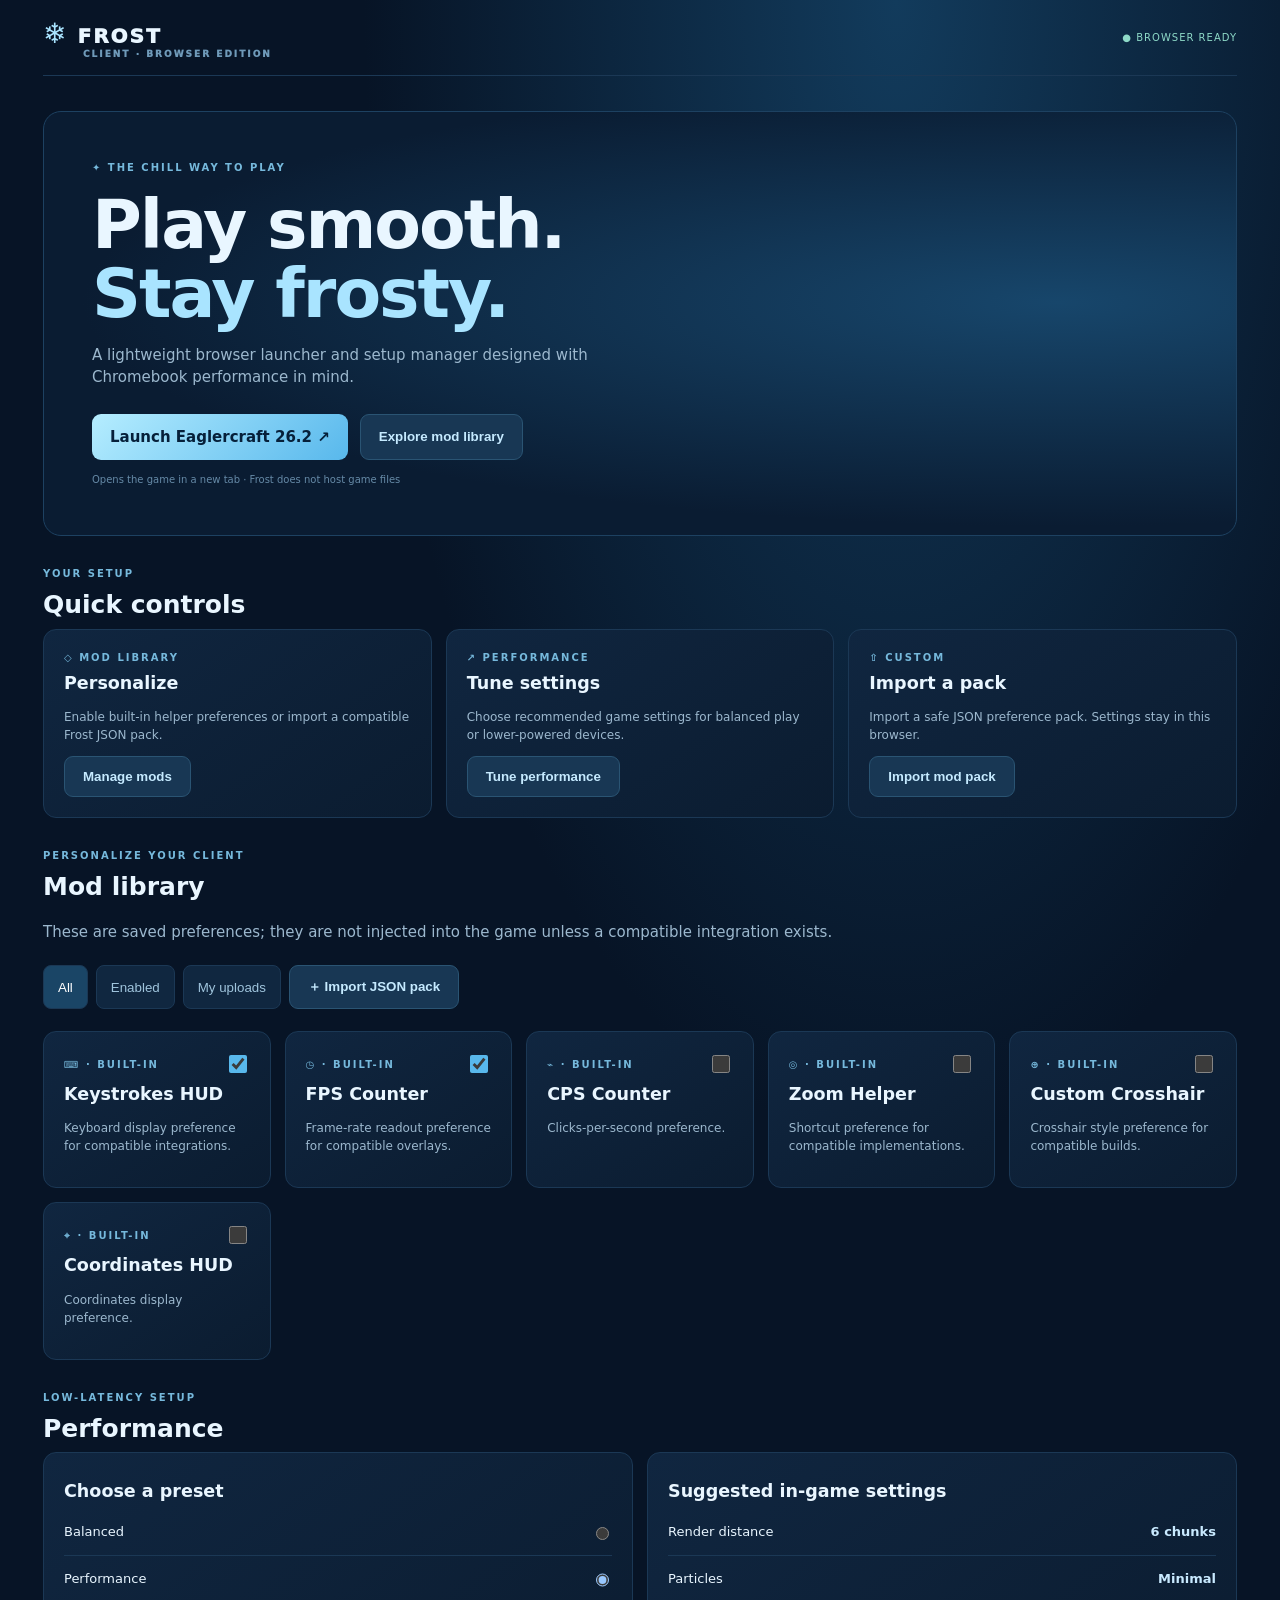
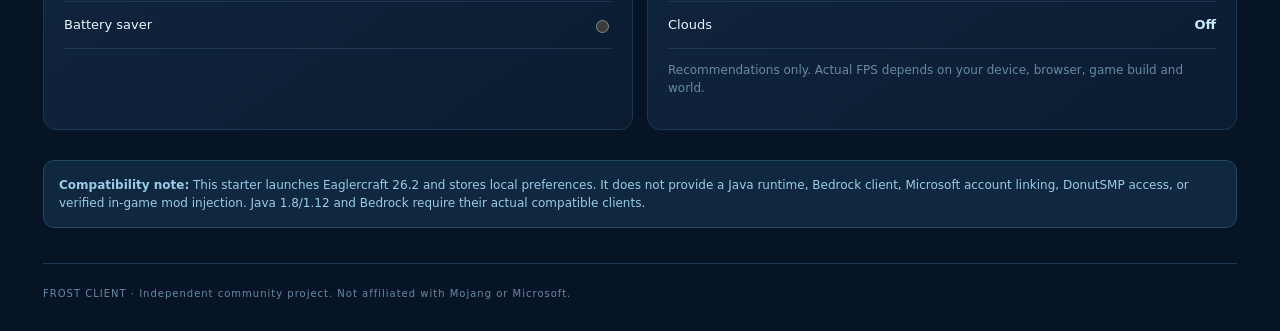
==== index.html @ 91819876 "Add Frost Client browser launcher" ====
<!doctype html>
<html lang="en"><head><meta charset="utf-8"><meta name="viewport" content="width=device-width,initial-scale=1"><meta name="theme-color" content="#071426"><meta name="description" content="Frost Client — a lightweight Eaglercraft browser launcher and preference manager."><link rel="manifest" href="./manifest.webmanifest"><title>Frost Client</title><style>
:root{color-scheme:dark;--bg:#071426;--panel:#0d2036;--line:#1b3855;--ice:#a9e4ff;--blue:#56b8ed;--text:#e9f6ff;--muted:#8daac2}*{box-sizing:border-box}body{margin:0;background:radial-gradient(ellipse at 70% 0,#123b5c 0,transparent 42%),var(--bg);color:var(--text);font:15px/1.5 system-ui,Segoe UI,sans-serif}.shell{max-width:1250px;margin:auto;padding:0 28px}.top{height:76px;display:flex;align-items:center;justify-content:space-between;border-bottom:1px solid var(--line)}.brand{font-weight:950;letter-spacing:2px;font-size:20px}.brand b{color:var(--ice);font-size:28px;margin-right:9px}.brand small{display:block;color:#6f9ab9;font-size:9px;letter-spacing:2px;margin-left:40px;margin-top:-7px}.pill,.tag{font-size:10px;letter-spacing:1px;color:#8edac8}.hero{margin:35px 0 28px;border:1px solid #1d4161;border-radius:18px;padding:48px;background:radial-gradient(ellipse at 85% 45%,#17466b,#0a1c32 68%);position:relative;overflow:hidden}.eyebrow{font-size:10px;letter-spacing:2px;color:#76b9dc;font-weight:800}.hero h1{font-size:clamp(42px,6vw,68px);line-height:1.02;letter-spacing:-2px;margin:15px 0}.hero h1 em{font-style:normal;color:var(--ice)}p{color:#9cb8ce}.hero p{max-width:520px}.actions{display:flex;gap:12px;flex-wrap:wrap;margin-top:25px}.btn{border:1px solid #2a5473;border-radius:9px;padding:12px 18px;background:#183754;color:#c5eaff;font-weight:800;text-decoration:none;cursor:pointer}.primary{background:linear-gradient(135deg,#b5edff,#58b8ec);color:#06203a;border:0}.fine{font-size:10px;color:#668aa7;margin-top:12px}.tabs{display:flex;gap:8px;flex-wrap:wrap;margin:22px 0}.tab{background:#102740;border:1px solid var(--line);color:#9fc4dc;padding:9px 14px;border-radius:8px;cursor:pointer}.tab.active{background:#1a4566;color:white}.grid{display:grid;grid-template-columns:repeat(auto-fit,minmax(220px,1fr));gap:14px}.card{background:linear-gradient(145deg,#102640,#0b1c30);border:1px solid var(--line);border-radius:13px;padding:20px}.card h3{margin:5px 0}.card p{font-size:12px;min-height:36px}.row{display:flex;justify-content:space-between;align-items:center;gap:12px}.switch{accent-color:#58b8ec;width:18px;height:18px}.section{margin:30px 0}.section h2{font-size:25px;margin:5px 0}.notice{margin:22px 0;padding:15px;background:#102740;border:1px solid #214967;border-radius:11px;color:#9acbe8;font-size:12px}.setting{padding:13px 0;border-bottom:1px solid var(--line);display:flex;justify-content:space-between;gap:12px;font-size:13px}.setting b{color:#c9eaff}.hidden{display:none!important}footer{border-top:1px solid var(--line);padding:22px 0 30px;margin-top:35px;color:#688aa5;font-size:10px;letter-spacing:1px}input[type=file]{display:none}@media(max-width:600px){.shell{padding:0 15px}.hero{padding:28px 22px}.hero:after{content:"❄";position:absolute;right:8px;bottom:5px;font-size:120px;color:#8ddcff22}.top{height:64px}.pill{font-size:8px}}
</style></head><body><div class="shell"><header class="top"><div class="brand"><b>❄</b>FROST<small>CLIENT · BROWSER EDITION</small></div><span class="pill">● BROWSER READY</span></header>
<main><section class="hero"><div class="eyebrow">✦ THE CHILL WAY TO PLAY</div><h1>Play smooth.<br><em>Stay frosty.</em></h1><p>A lightweight browser launcher and setup manager designed with Chromebook performance in mind.</p><div class="actions"><a class="btn primary" href="https://eaglercraft.com/play?version=26.2" target="_blank" rel="noopener">Launch Eaglercraft 26.2 ↗</a><button class="btn" id="modsJump">Explore mod library</button></div><div class="fine">Opens the game in a new tab · Frost does not host game files</div></section>
<section class="section"><div class="eyebrow">YOUR SETUP</div><h2>Quick controls</h2><div class="grid"><article class="card"><div class="eyebrow">◇ MOD LIBRARY</div><h3>Personalize</h3><p>Enable built-in helper preferences or import a compatible Frost JSON pack.</p><button class="btn" data-scroll="mods">Manage mods</button></article><article class="card"><div class="eyebrow">↗ PERFORMANCE</div><h3>Tune settings</h3><p>Choose recommended game settings for balanced play or lower-powered devices.</p><button class="btn" data-scroll="performance">Tune performance</button></article><article class="card"><div class="eyebrow">⇧ CUSTOM</div><h3>Import a pack</h3><p>Import a safe JSON preference pack. Settings stay in this browser.</p><button class="btn" id="importJump">Import mod pack</button></article></div></section>
<section class="section" id="mods"><div class="eyebrow">PERSONALIZE YOUR CLIENT</div><h2>Mod library</h2><p>These are saved preferences; they are not injected into the game unless a compatible integration exists.</p><div class="tabs"><button class="tab active" data-filter="all">All</button><button class="tab" data-filter="enabled">Enabled</button><button class="tab" data-filter="custom">My uploads</button><button class="btn" id="upload">＋ Import JSON pack</button></div><div class="grid" id="modGrid"></div><input id="file" type="file" accept=".json,application/json"></section>
<section class="section" id="performance"><div class="eyebrow">LOW-LATENCY SETUP</div><h2>Performance</h2><div class="grid"><article class="card"><h3>Choose a preset</h3><label class="setting"><span>Balanced</span><input type="radio" name="preset" value="balanced"></label><label class="setting"><span>Performance</span><input type="radio" name="preset" value="performance" checked></label><label class="setting"><span>Battery saver</span><input type="radio" name="preset" value="battery"></label></article><article class="card"><h3>Suggested in-game settings</h3><div class="setting"><span>Render distance</span><b id="distance">6 chunks</b></div><div class="setting"><span>Particles</span><b id="particles">Minimal</b></div><div class="setting"><span>Clouds</span><b id="clouds">Off</b></div><p class="fine">Recommendations only. Actual FPS depends on your device, browser, game build and world.</p></article></div></section>
<div class="notice"><b>Compatibility note:</b> This starter launches Eaglercraft 26.2 and stores local preferences. It does not provide a Java runtime, Bedrock client, Microsoft account linking, DonutSMP access, or verified in-game mod injection. Java 1.8/1.12 and Bedrock require their actual compatible clients.</div></main><footer>FROST CLIENT · Independent community project. Not affiliated with Mojang or Microsoft.</footer></div>
<script>
const base=[["keystrokes","⌨","Keystrokes HUD","Keyboard display preference for compatible integrations.",true],["fps","◷","FPS Counter","Frame-rate readout preference for compatible overlays.",true],["cps","⌁","CPS Counter","Clicks-per-second preference.",false],["zoom","◎","Zoom Helper","Shortcut preference for compatible implementations.",false],["crosshair","⊕","Custom Crosshair","Crosshair style preference for compatible builds.",false],["coordinates","⌖","Coordinates HUD","Coordinates display preference.",false]];
let mods=JSON.parse(localStorage.getItem("frostMods")||"null")||base.map(([id,icon,name,desc,enabled])=>({id,icon,name,desc,enabled,kind:"builtin"}));let filter="all";
const esc=s=>String(s).replace(/[&<>"']/g,c=>({"&":"&amp;","<":"&lt;",">":"&gt;",'"':"&quot;","'":"&#39;"}[c]));
function render(){let list=mods.filter(m=>filter==="all"||(filter==="enabled"&&m.enabled)||(filter==="custom"&&m.kind==="custom"));document.querySelector("#modGrid").innerHTML=list.map(m=>'<article class="card"><div class="row"><span class="eyebrow">'+esc(m.icon||"◇")+' · '+(m.kind==="custom"?"CUSTOM":"BUILT-IN")+'</span><input class="switch" type="checkbox" data-id="'+esc(m.id)+'" '+(m.enabled?"checked":"")+' aria-label="Enable '+esc(m.name)+'"></div><h3>'+esc(m.name)+'</h3><p>'+esc(m.desc)+'</p>'+(m.kind==="custom"?'<button class="btn" data-remove="'+esc(m.id)+'">Remove</button>':"")+'</article>').join("")||'<p>No items in this filter.</p>';document.querySelectorAll("[data-id]").forEach(x=>x.onchange=()=>{let m=mods.find(m=>m.id===x.dataset.id);m.enabled=x.checked;save()});document.querySelectorAll("[data-remove]").forEach(x=>x.onclick=()=>{mods=mods.filter(m=>m.id!==x.dataset.remove);save()})}
function save(){localStorage.setItem("frostMods",JSON.stringify(mods));render()}
document.querySelectorAll("[data-filter]").forEach(x=>x.onclick=()=>{filter=x.dataset.filter;document.querySelectorAll("[data-filter]").forEach(b=>b.classList.toggle("active",b===x));render()});
document.querySelectorAll("[data-scroll]").forEach(x=>x.onclick=()=>document.getElementById(x.dataset.scroll).scrollIntoView({behavior:"smooth"}));
document.querySelector("#modsJump").onclick=()=>document.querySelector("#mods").scrollIntoView({behavior:"smooth"});
const file=document.querySelector("#file");document.querySelector("#upload").onclick=()=>file.click();document.querySelector("#importJump").onclick=()=>{document.querySelector("#mods").scrollIntoView({behavior:"smooth"});file.click()};
file.onchange=async()=>{try{let f=file.files[0];if(!f)return;if(f.size>100000)throw Error("Pack must be under 100 KB");let data=JSON.parse(await f.text()),items=Array.isArray(data.mods)?data.mods:[data];if(!items.length||items.length>30)throw Error("Pack must contain 1–30 entries");items.forEach((m,i)=>{if(!m.name||typeof m.name!=="string"||m.name.length>40)throw Error("Each item needs a name under 40 characters");mods.push({id:"custom-"+Date.now()+"-"+i,name:m.name,icon:String(m.icon||"◇").slice(0,4),desc:String(m.description||"Imported preference pack").slice(0,150),enabled:false,kind:"custom"})});save();alert("Imported locally.")}catch(e){alert("Could not import: "+e.message)}file.value=""};
const presets={balanced:["10 chunks","Decreased","Fast"],performance:["6 chunks","Minimal","Off"],battery:["4 chunks","Minimal","Off"]};document.querySelectorAll('[name="preset"]').forEach(x=>x.onchange=()=>{let v=presets[x.value];["distance","particles","clouds"].forEach((id,i)=>document.getElementById(id).textContent=v[i]);localStorage.setItem("frostPreset",x.value)});let selected=localStorage.getItem("frostPreset")||"performance";let radio=document.querySelector('[name="preset"][value="'+selected+'"]');if(radio){radio.checked=true;radio.dispatchEvent(new Event("change"))}render();if("serviceWorker"in navigator&&location.protocol.startsWith("http"))navigator.serviceWorker.register("./sw.js").catch(()=>{});
</script></body></html>
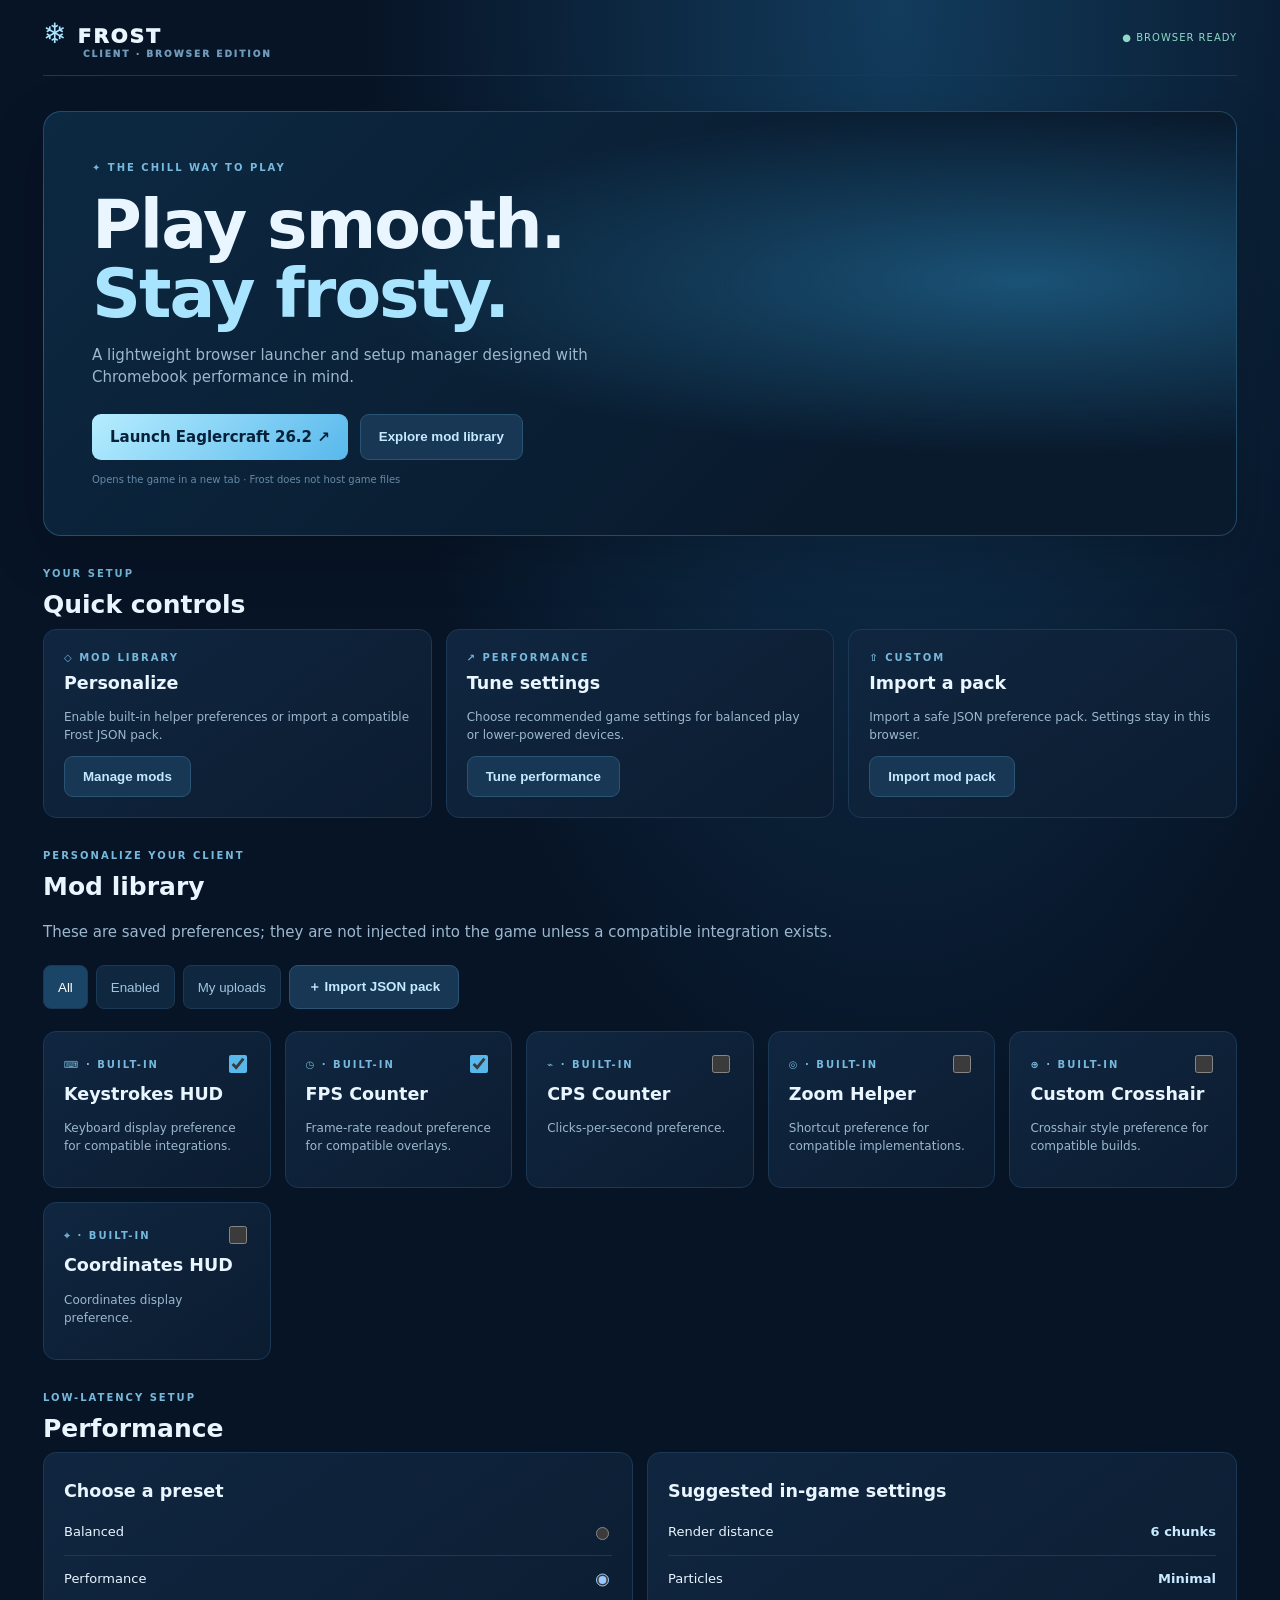
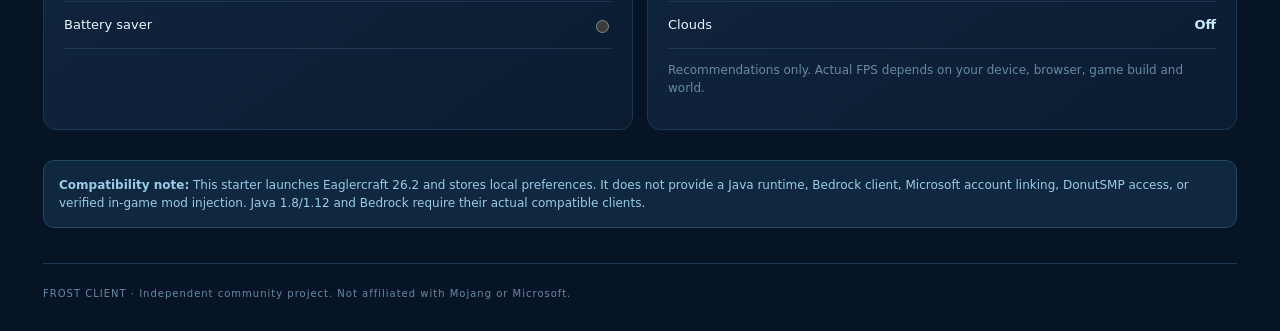
==== commit e2b30d28: "Integrate Frost HUD studio and snow UI" ====
--- a/index.html
+++ b/index.html
@@ -1,7 +1,7 @@
 <!doctype html>
 <html lang="en"><head><meta charset="utf-8"><meta name="viewport" content="width=device-width,initial-scale=1"><meta name="theme-color" content="#071426"><meta name="description" content="Frost Client — a lightweight Eaglercraft browser launcher and preference manager."><link rel="manifest" href="./manifest.webmanifest"><title>Frost Client</title><style>
 :root{color-scheme:dark;--bg:#071426;--panel:#0d2036;--line:#1b3855;--ice:#a9e4ff;--blue:#56b8ed;--text:#e9f6ff;--muted:#8daac2}*{box-sizing:border-box}body{margin:0;background:radial-gradient(ellipse at 70% 0,#123b5c 0,transparent 42%),var(--bg);color:var(--text);font:15px/1.5 system-ui,Segoe UI,sans-serif}.shell{max-width:1250px;margin:auto;padding:0 28px}.top{height:76px;display:flex;align-items:center;justify-content:space-between;border-bottom:1px solid var(--line)}.brand{font-weight:950;letter-spacing:2px;font-size:20px}.brand b{color:var(--ice);font-size:28px;margin-right:9px}.brand small{display:block;color:#6f9ab9;font-size:9px;letter-spacing:2px;margin-left:40px;margin-top:-7px}.pill,.tag{font-size:10px;letter-spacing:1px;color:#8edac8}.hero{margin:35px 0 28px;border:1px solid #1d4161;border-radius:18px;padding:48px;background:radial-gradient(ellipse at 85% 45%,#17466b,#0a1c32 68%);position:relative;overflow:hidden}.eyebrow{font-size:10px;letter-spacing:2px;color:#76b9dc;font-weight:800}.hero h1{font-size:clamp(42px,6vw,68px);line-height:1.02;letter-spacing:-2px;margin:15px 0}.hero h1 em{font-style:normal;color:var(--ice)}p{color:#9cb8ce}.hero p{max-width:520px}.actions{display:flex;gap:12px;flex-wrap:wrap;margin-top:25px}.btn{border:1px solid #2a5473;border-radius:9px;padding:12px 18px;background:#183754;color:#c5eaff;font-weight:800;text-decoration:none;cursor:pointer}.primary{background:linear-gradient(135deg,#b5edff,#58b8ec);color:#06203a;border:0}.fine{font-size:10px;color:#668aa7;margin-top:12px}.tabs{display:flex;gap:8px;flex-wrap:wrap;margin:22px 0}.tab{background:#102740;border:1px solid var(--line);color:#9fc4dc;padding:9px 14px;border-radius:8px;cursor:pointer}.tab.active{background:#1a4566;color:white}.grid{display:grid;grid-template-columns:repeat(auto-fit,minmax(220px,1fr));gap:14px}.card{background:linear-gradient(145deg,#102640,#0b1c30);border:1px solid var(--line);border-radius:13px;padding:20px}.card h3{margin:5px 0}.card p{font-size:12px;min-height:36px}.row{display:flex;justify-content:space-between;align-items:center;gap:12px}.switch{accent-color:#58b8ec;width:18px;height:18px}.section{margin:30px 0}.section h2{font-size:25px;margin:5px 0}.notice{margin:22px 0;padding:15px;background:#102740;border:1px solid #214967;border-radius:11px;color:#9acbe8;font-size:12px}.setting{padding:13px 0;border-bottom:1px solid var(--line);display:flex;justify-content:space-between;gap:12px;font-size:13px}.setting b{color:#c9eaff}.hidden{display:none!important}footer{border-top:1px solid var(--line);padding:22px 0 30px;margin-top:35px;color:#688aa5;font-size:10px;letter-spacing:1px}input[type=file]{display:none}@media(max-width:600px){.shell{padding:0 15px}.hero{padding:28px 22px}.hero:after{content:"❄";position:absolute;right:8px;bottom:5px;font-size:120px;color:#8ddcff22}.top{height:64px}.pill{font-size:8px}}
-</style></head><body><div class="shell"><header class="top"><div class="brand"><b>❄</b>FROST<small>CLIENT · BROWSER EDITION</small></div><span class="pill">● BROWSER READY</span></header>
+</style><link rel="stylesheet" href="./css/frost-ui.css"></head><body><div class="shell"><header class="top"><div class="brand"><b>❄</b>FROST<small>CLIENT · BROWSER EDITION</small></div><span class="pill">● BROWSER READY</span></header>
 <main><section class="hero"><div class="eyebrow">✦ THE CHILL WAY TO PLAY</div><h1>Play smooth.<br><em>Stay frosty.</em></h1><p>A lightweight browser launcher and setup manager designed with Chromebook performance in mind.</p><div class="actions"><a class="btn primary" href="https://eaglercraft.com/play?version=26.2" target="_blank" rel="noopener">Launch Eaglercraft 26.2 ↗</a><button class="btn" id="modsJump">Explore mod library</button></div><div class="fine">Opens the game in a new tab · Frost does not host game files</div></section>
 <section class="section"><div class="eyebrow">YOUR SETUP</div><h2>Quick controls</h2><div class="grid"><article class="card"><div class="eyebrow">◇ MOD LIBRARY</div><h3>Personalize</h3><p>Enable built-in helper preferences or import a compatible Frost JSON pack.</p><button class="btn" data-scroll="mods">Manage mods</button></article><article class="card"><div class="eyebrow">↗ PERFORMANCE</div><h3>Tune settings</h3><p>Choose recommended game settings for balanced play or lower-powered devices.</p><button class="btn" data-scroll="performance">Tune performance</button></article><article class="card"><div class="eyebrow">⇧ CUSTOM</div><h3>Import a pack</h3><p>Import a safe JSON preference pack. Settings stay in this browser.</p><button class="btn" id="importJump">Import mod pack</button></article></div></section>
 <section class="section" id="mods"><div class="eyebrow">PERSONALIZE YOUR CLIENT</div><h2>Mod library</h2><p>These are saved preferences; they are not injected into the game unless a compatible integration exists.</p><div class="tabs"><button class="tab active" data-filter="all">All</button><button class="tab" data-filter="enabled">Enabled</button><button class="tab" data-filter="custom">My uploads</button><button class="btn" id="upload">＋ Import JSON pack</button></div><div class="grid" id="modGrid"></div><input id="file" type="file" accept=".json,application/json"></section>
@@ -19,4 +19,4 @@
 const file=document.querySelector("#file");document.querySelector("#upload").onclick=()=>file.click();document.querySelector("#importJump").onclick=()=>{document.querySelector("#mods").scrollIntoView({behavior:"smooth"});file.click()};
 file.onchange=async()=>{try{let f=file.files[0];if(!f)return;if(f.size>100000)throw Error("Pack must be under 100 KB");let data=JSON.parse(await f.text()),items=Array.isArray(data.mods)?data.mods:[data];if(!items.length||items.length>30)throw Error("Pack must contain 1–30 entries");items.forEach((m,i)=>{if(!m.name||typeof m.name!=="string"||m.name.length>40)throw Error("Each item needs a name under 40 characters");mods.push({id:"custom-"+Date.now()+"-"+i,name:m.name,icon:String(m.icon||"◇").slice(0,4),desc:String(m.description||"Imported preference pack").slice(0,150),enabled:false,kind:"custom"})});save();alert("Imported locally.")}catch(e){alert("Could not import: "+e.message)}file.value=""};
 const presets={balanced:["10 chunks","Decreased","Fast"],performance:["6 chunks","Minimal","Off"],battery:["4 chunks","Minimal","Off"]};document.querySelectorAll('[name="preset"]').forEach(x=>x.onchange=()=>{let v=presets[x.value];["distance","particles","clouds"].forEach((id,i)=>document.getElementById(id).textContent=v[i]);localStorage.setItem("frostPreset",x.value)});let selected=localStorage.getItem("frostPreset")||"performance";let radio=document.querySelector('[name="preset"][value="'+selected+'"]');if(radio){radio.checked=true;radio.dispatchEvent(new Event("change"))}render();if("serviceWorker"in navigator&&location.protocol.startsWith("http"))navigator.serviceWorker.register("./sw.js").catch(()=>{});
-</script></body></html>+</script><script src="./js/frost-ui.js" defer></script></body></html>
--- a/css/frost-ui.css
+++ b/css/frost-ui.css
@@ -0,0 +1,32 @@
+/* Frost Client UI upgrade */
+:root{--frost-ice:#a9e4ff;--frost-glow:#63c8ff;--frost-glass:rgba(173,216,230,.12)}
+.hero{isolation:isolate;background:radial-gradient(ellipse at 82% 40%,#1a5276 0%,transparent 48%),linear-gradient(135deg,#0c2942,#091a2d 72%);border-color:#5ebce744;box-shadow:0 18px 55px #0003}
+.hero>*{position:relative;z-index:1}
+#frostSnow{position:absolute;inset:0;width:100%;height:100%;z-index:0;pointer-events:none}
+.btn,.tab{transition:transform .18s ease,background .18s ease,border-color .18s ease,box-shadow .18s ease}
+.btn:hover,.tab:hover{transform:translateY(-2px);border-color:#9de4ff;box-shadow:0 8px 24px #4dbfff20}
+.frost-launches{display:flex;flex-wrap:wrap;gap:8px;margin-top:12px}
+.frost-launches a{font-size:11px;padding:8px 11px;border-radius:8px;background:#0d2a43;border:1px solid #4e91b455;color:#bfeaff;text-decoration:none}
+.frost-launches a:hover{background:#174567}
+.frost-hud-grid{display:grid;grid-template-columns:minmax(0,1.1fr) minmax(260px,.9fr);gap:14px}
+.frost-preview{min-height:260px;position:relative;overflow:hidden;border:1px solid #36769b66;border-radius:13px;background:radial-gradient(ellipse at 50% 0,#1a4b69,#081827 75%);padding:18px}
+.frost-preview:after{content:"HUD PREVIEW · NOT CONNECTED TO GAME";position:absolute;bottom:12px;left:14px;color:#628da8;font-size:9px;letter-spacing:1.5px}
+.frost-preview-hud{position:absolute;top:18px;left:18px;display:flex;flex-direction:column;gap:7px;pointer-events:none}
+.frost-widget{padding:8px 11px;min-width:94px;border-radius:8px;border:1px solid #8edcff55;background:rgba(4,18,31,.78);box-shadow:0 5px 18px #0003;backdrop-filter:blur(8px)}
+.frost-widget small{display:block;color:#8edcff;font-size:9px;letter-spacing:1.5px;font-weight:800}
+.frost-widget strong{font-size:16px;color:#f0faff}
+.frost-keys{display:grid;grid-template-columns:repeat(3,30px);gap:4px;margin-top:3px}
+.frost-key{height:28px;display:grid;place-items:center;border:1px solid #8edcff55;border-radius:5px;background:#15344d;color:#cceeff;font-size:11px;font-weight:900}
+.frost-key.on{background:#8edcff;color:#071426;border-color:#e5f9ff}
+.frost-settings{display:flex;flex-direction:column;gap:11px}
+.frost-control{display:flex;align-items:center;justify-content:space-between;gap:12px;padding:11px 0;border-bottom:1px solid #1b3855;font-size:12px}
+.frost-control select,.frost-control input{accent-color:#65c9f5}
+.frost-control select{background:#102b43;color:#dff5ff;border:1px solid #315875;border-radius:7px;padding:7px}
+.frost-note{font-size:11px;color:#8eabc1;line-height:1.5}
+.frost-hidden{display:none!important}
+[data-frost-style="1.8"] .frost-widget{border-radius:2px;backdrop-filter:none;background:#202b37}
+[data-frost-style="1.8"] .frost-key{border-radius:2px}
+[data-frost-style="1.12"] .frost-widget{border-radius:5px;background:rgba(15,38,57,.9)}
+[data-frost-style="modern"] .frost-widget{border-radius:10px}
+@media(max-width:720px){.frost-hud-grid{grid-template-columns:1fr}.frost-preview{min-height:235px}.hero{padding:30px 22px}}
+@media(prefers-reduced-motion:reduce){.btn,.tab{transition:none}#frostSnow{display:none}}
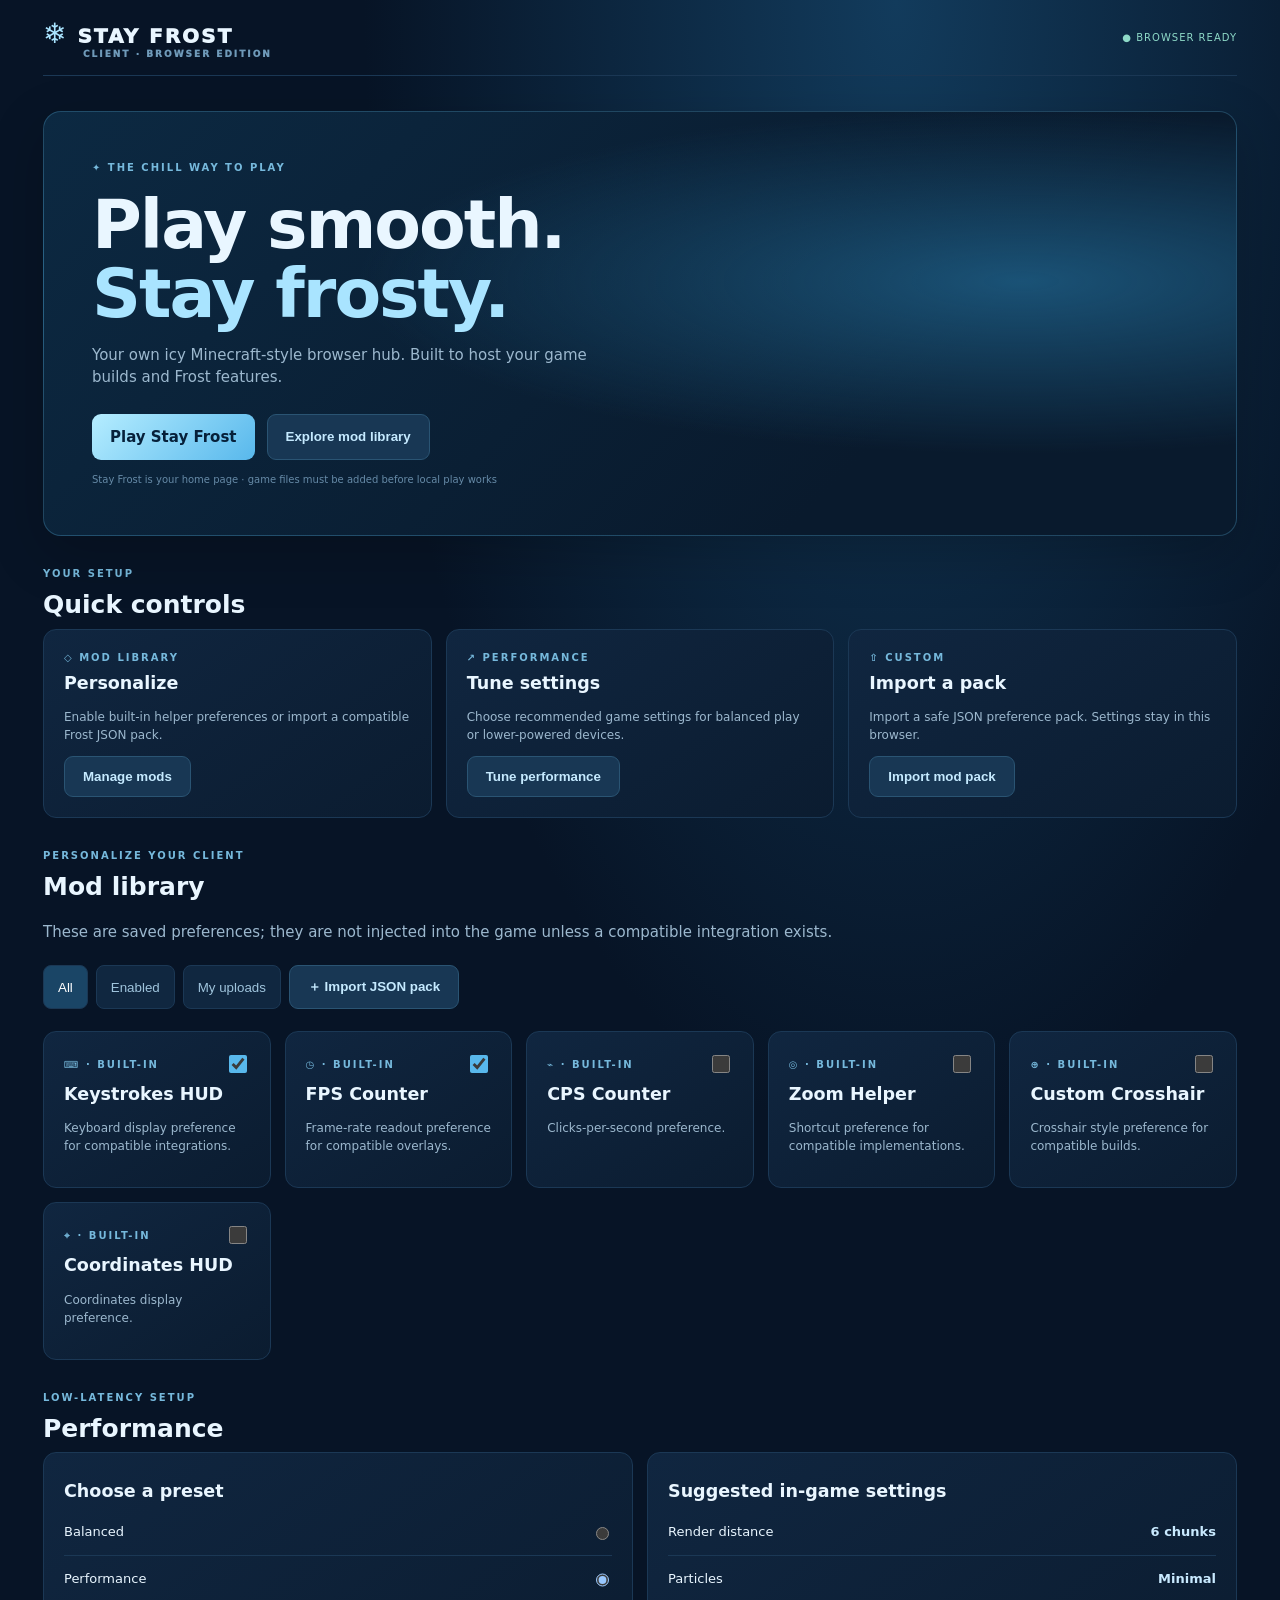
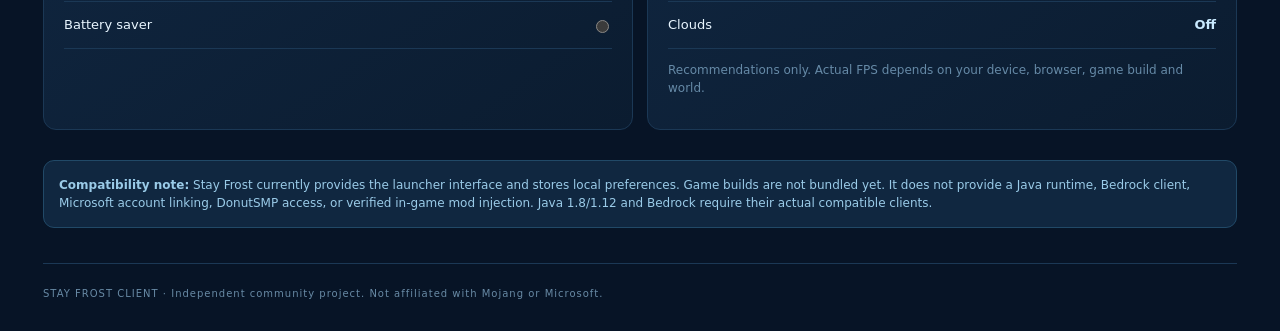
==== commit 11244cbe: "Rebrand launcher as Stay Frost and keep play navigation local" ====
--- a/index.html
+++ b/index.html
@@ -1,12 +1,12 @@
 <!doctype html>
-<html lang="en"><head><meta charset="utf-8"><meta name="viewport" content="width=device-width,initial-scale=1"><meta name="theme-color" content="#071426"><meta name="description" content="Frost Client — a lightweight Eaglercraft browser launcher and preference manager."><link rel="manifest" href="./manifest.webmanifest"><title>Frost Client</title><style>
+<html lang="en"><head><meta charset="utf-8"><meta name="viewport" content="width=device-width,initial-scale=1"><meta name="theme-color" content="#071426"><meta name="description" content="Stay Frost — a lightweight Eaglercraft browser launcher and preference manager."><link rel="manifest" href="./manifest.webmanifest"><title>Stay Frost</title><style>
 :root{color-scheme:dark;--bg:#071426;--panel:#0d2036;--line:#1b3855;--ice:#a9e4ff;--blue:#56b8ed;--text:#e9f6ff;--muted:#8daac2}*{box-sizing:border-box}body{margin:0;background:radial-gradient(ellipse at 70% 0,#123b5c 0,transparent 42%),var(--bg);color:var(--text);font:15px/1.5 system-ui,Segoe UI,sans-serif}.shell{max-width:1250px;margin:auto;padding:0 28px}.top{height:76px;display:flex;align-items:center;justify-content:space-between;border-bottom:1px solid var(--line)}.brand{font-weight:950;letter-spacing:2px;font-size:20px}.brand b{color:var(--ice);font-size:28px;margin-right:9px}.brand small{display:block;color:#6f9ab9;font-size:9px;letter-spacing:2px;margin-left:40px;margin-top:-7px}.pill,.tag{font-size:10px;letter-spacing:1px;color:#8edac8}.hero{margin:35px 0 28px;border:1px solid #1d4161;border-radius:18px;padding:48px;background:radial-gradient(ellipse at 85% 45%,#17466b,#0a1c32 68%);position:relative;overflow:hidden}.eyebrow{font-size:10px;letter-spacing:2px;color:#76b9dc;font-weight:800}.hero h1{font-size:clamp(42px,6vw,68px);line-height:1.02;letter-spacing:-2px;margin:15px 0}.hero h1 em{font-style:normal;color:var(--ice)}p{color:#9cb8ce}.hero p{max-width:520px}.actions{display:flex;gap:12px;flex-wrap:wrap;margin-top:25px}.btn{border:1px solid #2a5473;border-radius:9px;padding:12px 18px;background:#183754;color:#c5eaff;font-weight:800;text-decoration:none;cursor:pointer}.primary{background:linear-gradient(135deg,#b5edff,#58b8ec);color:#06203a;border:0}.fine{font-size:10px;color:#668aa7;margin-top:12px}.tabs{display:flex;gap:8px;flex-wrap:wrap;margin:22px 0}.tab{background:#102740;border:1px solid var(--line);color:#9fc4dc;padding:9px 14px;border-radius:8px;cursor:pointer}.tab.active{background:#1a4566;color:white}.grid{display:grid;grid-template-columns:repeat(auto-fit,minmax(220px,1fr));gap:14px}.card{background:linear-gradient(145deg,#102640,#0b1c30);border:1px solid var(--line);border-radius:13px;padding:20px}.card h3{margin:5px 0}.card p{font-size:12px;min-height:36px}.row{display:flex;justify-content:space-between;align-items:center;gap:12px}.switch{accent-color:#58b8ec;width:18px;height:18px}.section{margin:30px 0}.section h2{font-size:25px;margin:5px 0}.notice{margin:22px 0;padding:15px;background:#102740;border:1px solid #214967;border-radius:11px;color:#9acbe8;font-size:12px}.setting{padding:13px 0;border-bottom:1px solid var(--line);display:flex;justify-content:space-between;gap:12px;font-size:13px}.setting b{color:#c9eaff}.hidden{display:none!important}footer{border-top:1px solid var(--line);padding:22px 0 30px;margin-top:35px;color:#688aa5;font-size:10px;letter-spacing:1px}input[type=file]{display:none}@media(max-width:600px){.shell{padding:0 15px}.hero{padding:28px 22px}.hero:after{content:"❄";position:absolute;right:8px;bottom:5px;font-size:120px;color:#8ddcff22}.top{height:64px}.pill{font-size:8px}}
-</style><link rel="stylesheet" href="./css/frost-ui.css"></head><body><div class="shell"><header class="top"><div class="brand"><b>❄</b>FROST<small>CLIENT · BROWSER EDITION</small></div><span class="pill">● BROWSER READY</span></header>
-<main><section class="hero"><div class="eyebrow">✦ THE CHILL WAY TO PLAY</div><h1>Play smooth.<br><em>Stay frosty.</em></h1><p>A lightweight browser launcher and setup manager designed with Chromebook performance in mind.</p><div class="actions"><a class="btn primary" href="https://eaglercraft.com/play?version=26.2" target="_blank" rel="noopener">Launch Eaglercraft 26.2 ↗</a><button class="btn" id="modsJump">Explore mod library</button></div><div class="fine">Opens the game in a new tab · Frost does not host game files</div></section>
+</style><link rel="stylesheet" href="./css/frost-ui.css"></head><body><div class="shell"><header class="top"><div class="brand"><b>❄</b>STAY FROST<small>CLIENT · BROWSER EDITION</small></div><span class="pill">● BROWSER READY</span></header>
+<main><section class="hero"><div class="eyebrow">✦ THE CHILL WAY TO PLAY</div><h1>Play smooth.<br><em>Stay frosty.</em></h1><p>Your own icy Minecraft-style browser hub. Built to host your game builds and Frost features.</p><div class="actions"><a class="btn primary" href="./play.html">Play Stay Frost</a><button class="btn" id="modsJump">Explore mod library</button></div><div class="fine">Stay Frost is your home page · game files must be added before local play works</div></section>
 <section class="section"><div class="eyebrow">YOUR SETUP</div><h2>Quick controls</h2><div class="grid"><article class="card"><div class="eyebrow">◇ MOD LIBRARY</div><h3>Personalize</h3><p>Enable built-in helper preferences or import a compatible Frost JSON pack.</p><button class="btn" data-scroll="mods">Manage mods</button></article><article class="card"><div class="eyebrow">↗ PERFORMANCE</div><h3>Tune settings</h3><p>Choose recommended game settings for balanced play or lower-powered devices.</p><button class="btn" data-scroll="performance">Tune performance</button></article><article class="card"><div class="eyebrow">⇧ CUSTOM</div><h3>Import a pack</h3><p>Import a safe JSON preference pack. Settings stay in this browser.</p><button class="btn" id="importJump">Import mod pack</button></article></div></section>
 <section class="section" id="mods"><div class="eyebrow">PERSONALIZE YOUR CLIENT</div><h2>Mod library</h2><p>These are saved preferences; they are not injected into the game unless a compatible integration exists.</p><div class="tabs"><button class="tab active" data-filter="all">All</button><button class="tab" data-filter="enabled">Enabled</button><button class="tab" data-filter="custom">My uploads</button><button class="btn" id="upload">＋ Import JSON pack</button></div><div class="grid" id="modGrid"></div><input id="file" type="file" accept=".json,application/json"></section>
 <section class="section" id="performance"><div class="eyebrow">LOW-LATENCY SETUP</div><h2>Performance</h2><div class="grid"><article class="card"><h3>Choose a preset</h3><label class="setting"><span>Balanced</span><input type="radio" name="preset" value="balanced"></label><label class="setting"><span>Performance</span><input type="radio" name="preset" value="performance" checked></label><label class="setting"><span>Battery saver</span><input type="radio" name="preset" value="battery"></label></article><article class="card"><h3>Suggested in-game settings</h3><div class="setting"><span>Render distance</span><b id="distance">6 chunks</b></div><div class="setting"><span>Particles</span><b id="particles">Minimal</b></div><div class="setting"><span>Clouds</span><b id="clouds">Off</b></div><p class="fine">Recommendations only. Actual FPS depends on your device, browser, game build and world.</p></article></div></section>
-<div class="notice"><b>Compatibility note:</b> This starter launches Eaglercraft 26.2 and stores local preferences. It does not provide a Java runtime, Bedrock client, Microsoft account linking, DonutSMP access, or verified in-game mod injection. Java 1.8/1.12 and Bedrock require their actual compatible clients.</div></main><footer>FROST CLIENT · Independent community project. Not affiliated with Mojang or Microsoft.</footer></div>
+<div class="notice"><b>Compatibility note:</b> Stay Frost currently provides the launcher interface and stores local preferences. Game builds are not bundled yet. It does not provide a Java runtime, Bedrock client, Microsoft account linking, DonutSMP access, or verified in-game mod injection. Java 1.8/1.12 and Bedrock require their actual compatible clients.</div></main><footer>STAY FROST CLIENT · Independent community project. Not affiliated with Mojang or Microsoft.</footer></div>
 <script>
 const base=[["keystrokes","⌨","Keystrokes HUD","Keyboard display preference for compatible integrations.",true],["fps","◷","FPS Counter","Frame-rate readout preference for compatible overlays.",true],["cps","⌁","CPS Counter","Clicks-per-second preference.",false],["zoom","◎","Zoom Helper","Shortcut preference for compatible implementations.",false],["crosshair","⊕","Custom Crosshair","Crosshair style preference for compatible builds.",false],["coordinates","⌖","Coordinates HUD","Coordinates display preference.",false]];
 let mods=JSON.parse(localStorage.getItem("frostMods")||"null")||base.map(([id,icon,name,desc,enabled])=>({id,icon,name,desc,enabled,kind:"builtin"}));let filter="all";
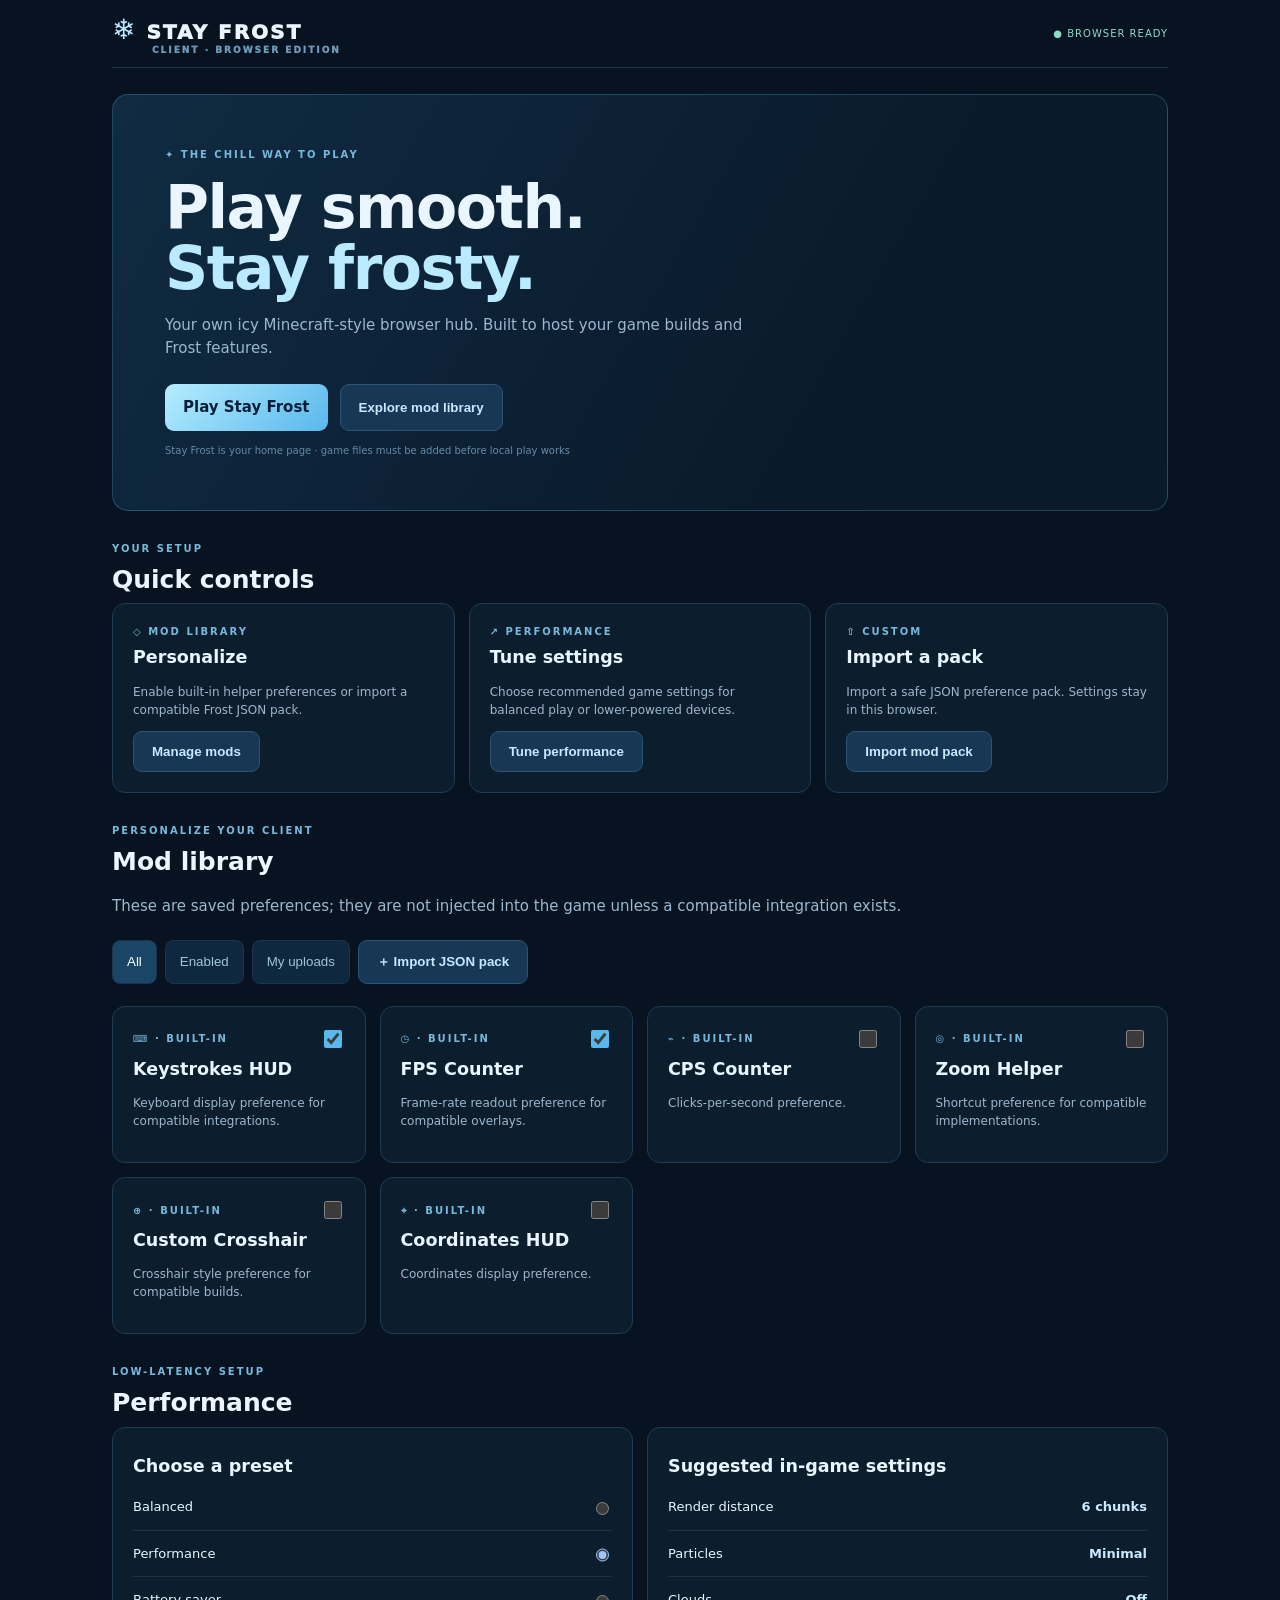
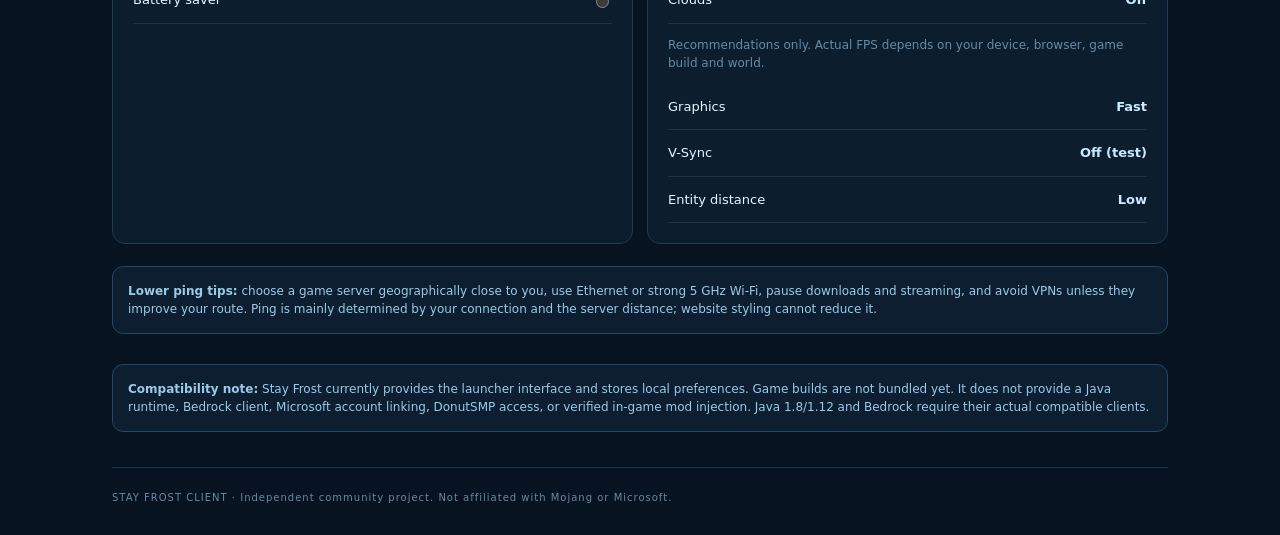
==== commit 597b70ac: "Add practical low-latency settings and connection tips" ====
--- a/index.html
+++ b/index.html
@@ -5,7 +5,7 @@
 <main><section class="hero"><div class="eyebrow">✦ THE CHILL WAY TO PLAY</div><h1>Play smooth.<br><em>Stay frosty.</em></h1><p>Your own icy Minecraft-style browser hub. Built to host your game builds and Frost features.</p><div class="actions"><a class="btn primary" href="./play.html">Play Stay Frost</a><button class="btn" id="modsJump">Explore mod library</button></div><div class="fine">Stay Frost is your home page · game files must be added before local play works</div></section>
 <section class="section"><div class="eyebrow">YOUR SETUP</div><h2>Quick controls</h2><div class="grid"><article class="card"><div class="eyebrow">◇ MOD LIBRARY</div><h3>Personalize</h3><p>Enable built-in helper preferences or import a compatible Frost JSON pack.</p><button class="btn" data-scroll="mods">Manage mods</button></article><article class="card"><div class="eyebrow">↗ PERFORMANCE</div><h3>Tune settings</h3><p>Choose recommended game settings for balanced play or lower-powered devices.</p><button class="btn" data-scroll="performance">Tune performance</button></article><article class="card"><div class="eyebrow">⇧ CUSTOM</div><h3>Import a pack</h3><p>Import a safe JSON preference pack. Settings stay in this browser.</p><button class="btn" id="importJump">Import mod pack</button></article></div></section>
 <section class="section" id="mods"><div class="eyebrow">PERSONALIZE YOUR CLIENT</div><h2>Mod library</h2><p>These are saved preferences; they are not injected into the game unless a compatible integration exists.</p><div class="tabs"><button class="tab active" data-filter="all">All</button><button class="tab" data-filter="enabled">Enabled</button><button class="tab" data-filter="custom">My uploads</button><button class="btn" id="upload">＋ Import JSON pack</button></div><div class="grid" id="modGrid"></div><input id="file" type="file" accept=".json,application/json"></section>
-<section class="section" id="performance"><div class="eyebrow">LOW-LATENCY SETUP</div><h2>Performance</h2><div class="grid"><article class="card"><h3>Choose a preset</h3><label class="setting"><span>Balanced</span><input type="radio" name="preset" value="balanced"></label><label class="setting"><span>Performance</span><input type="radio" name="preset" value="performance" checked></label><label class="setting"><span>Battery saver</span><input type="radio" name="preset" value="battery"></label></article><article class="card"><h3>Suggested in-game settings</h3><div class="setting"><span>Render distance</span><b id="distance">6 chunks</b></div><div class="setting"><span>Particles</span><b id="particles">Minimal</b></div><div class="setting"><span>Clouds</span><b id="clouds">Off</b></div><p class="fine">Recommendations only. Actual FPS depends on your device, browser, game build and world.</p></article></div></section>
+<section class="section" id="performance"><div class="eyebrow">LOW-LATENCY SETUP</div><h2>Performance</h2><div class="grid"><article class="card"><h3>Choose a preset</h3><label class="setting"><span>Balanced</span><input type="radio" name="preset" value="balanced"></label><label class="setting"><span>Performance</span><input type="radio" name="preset" value="performance" checked></label><label class="setting"><span>Battery saver</span><input type="radio" name="preset" value="battery"></label></article><article class="card"><h3>Suggested in-game settings</h3><div class="setting"><span>Render distance</span><b id="distance">6 chunks</b></div><div class="setting"><span>Particles</span><b id="particles">Minimal</b></div><div class="setting"><span>Clouds</span><b id="clouds">Off</b></div><p class="fine">Recommendations only. Actual FPS depends on your device, browser, game build and world.</p><div class="setting"><span>Graphics</span><b>Fast</b></div><div class="setting"><span>V-Sync</span><b>Off (test)</b></div><div class="setting"><span>Entity distance</span><b>Low</b></div></article></div><div class="notice"><b>Lower ping tips:</b> choose a game server geographically close to you, use Ethernet or strong 5 GHz Wi-Fi, pause downloads and streaming, and avoid VPNs unless they improve your route. Ping is mainly determined by your connection and the server distance; website styling cannot reduce it.</div></section>
 <div class="notice"><b>Compatibility note:</b> Stay Frost currently provides the launcher interface and stores local preferences. Game builds are not bundled yet. It does not provide a Java runtime, Bedrock client, Microsoft account linking, DonutSMP access, or verified in-game mod injection. Java 1.8/1.12 and Bedrock require their actual compatible clients.</div></main><footer>STAY FROST CLIENT · Independent community project. Not affiliated with Mojang or Microsoft.</footer></div>
 <script>
 const base=[["keystrokes","⌨","Keystrokes HUD","Keyboard display preference for compatible integrations.",true],["fps","◷","FPS Counter","Frame-rate readout preference for compatible overlays.",true],["cps","⌁","CPS Counter","Clicks-per-second preference.",false],["zoom","◎","Zoom Helper","Shortcut preference for compatible implementations.",false],["crosshair","⊕","Custom Crosshair","Crosshair style preference for compatible builds.",false],["coordinates","⌖","Coordinates HUD","Coordinates display preference.",false]];
--- a/css/frost-ui.css
+++ b/css/frost-ui.css
@@ -30,3 +30,24 @@
 [data-frost-style="modern"] .frost-widget{border-radius:10px}
 @media(max-width:720px){.frost-hud-grid{grid-template-columns:1fr}.frost-preview{min-height:235px}.hero{padding:30px 22px}}
 @media(prefers-reduced-motion:reduce){.btn,.tab{transition:none}#frostSnow{display:none}}
+
+
+/* Stay Frost: clean, low-overhead layout */
+:root{--bg:#071321;--panel:#0d1d2e;--line:#1c3449;--ice:#b9eaff;--muted:#91a9bd}
+html{scroll-behavior:smooth}
+body{background:#071321}
+.shell{max-width:1120px;padding-inline:clamp(16px,3vw,32px)}
+.top{height:68px}
+.hero{margin:26px 0 24px;padding:clamp(26px,5vw,52px);border-radius:16px;background:linear-gradient(120deg,#102b42,#0a1a2b 70%);box-shadow:none}
+.hero h1{font-size:clamp(38px,5.5vw,60px);letter-spacing:-1.5px}
+.hero p{max-width:580px}
+.card{background:#0c1d2e;border-color:#203b52;box-shadow:none}
+.btn,.tab{box-shadow:none;transition:background-color .12s ease,border-color .12s ease}
+.btn:hover,.tab:hover{transform:none;box-shadow:none}
+.frost-widget{backdrop-filter:none;box-shadow:none}
+.frost-preview{background:#0a1a2a}
+#frostSnow{display:none}
+.frost-launches a{background:#0e263a;border-color:#25435b}
+.notice{background:#0c1e30}
+:focus-visible{outline:2px solid #9de3ff;outline-offset:3px}
+@media(prefers-reduced-motion:reduce){html{scroll-behavior:auto}*{animation:none!important;transition:none!important}}
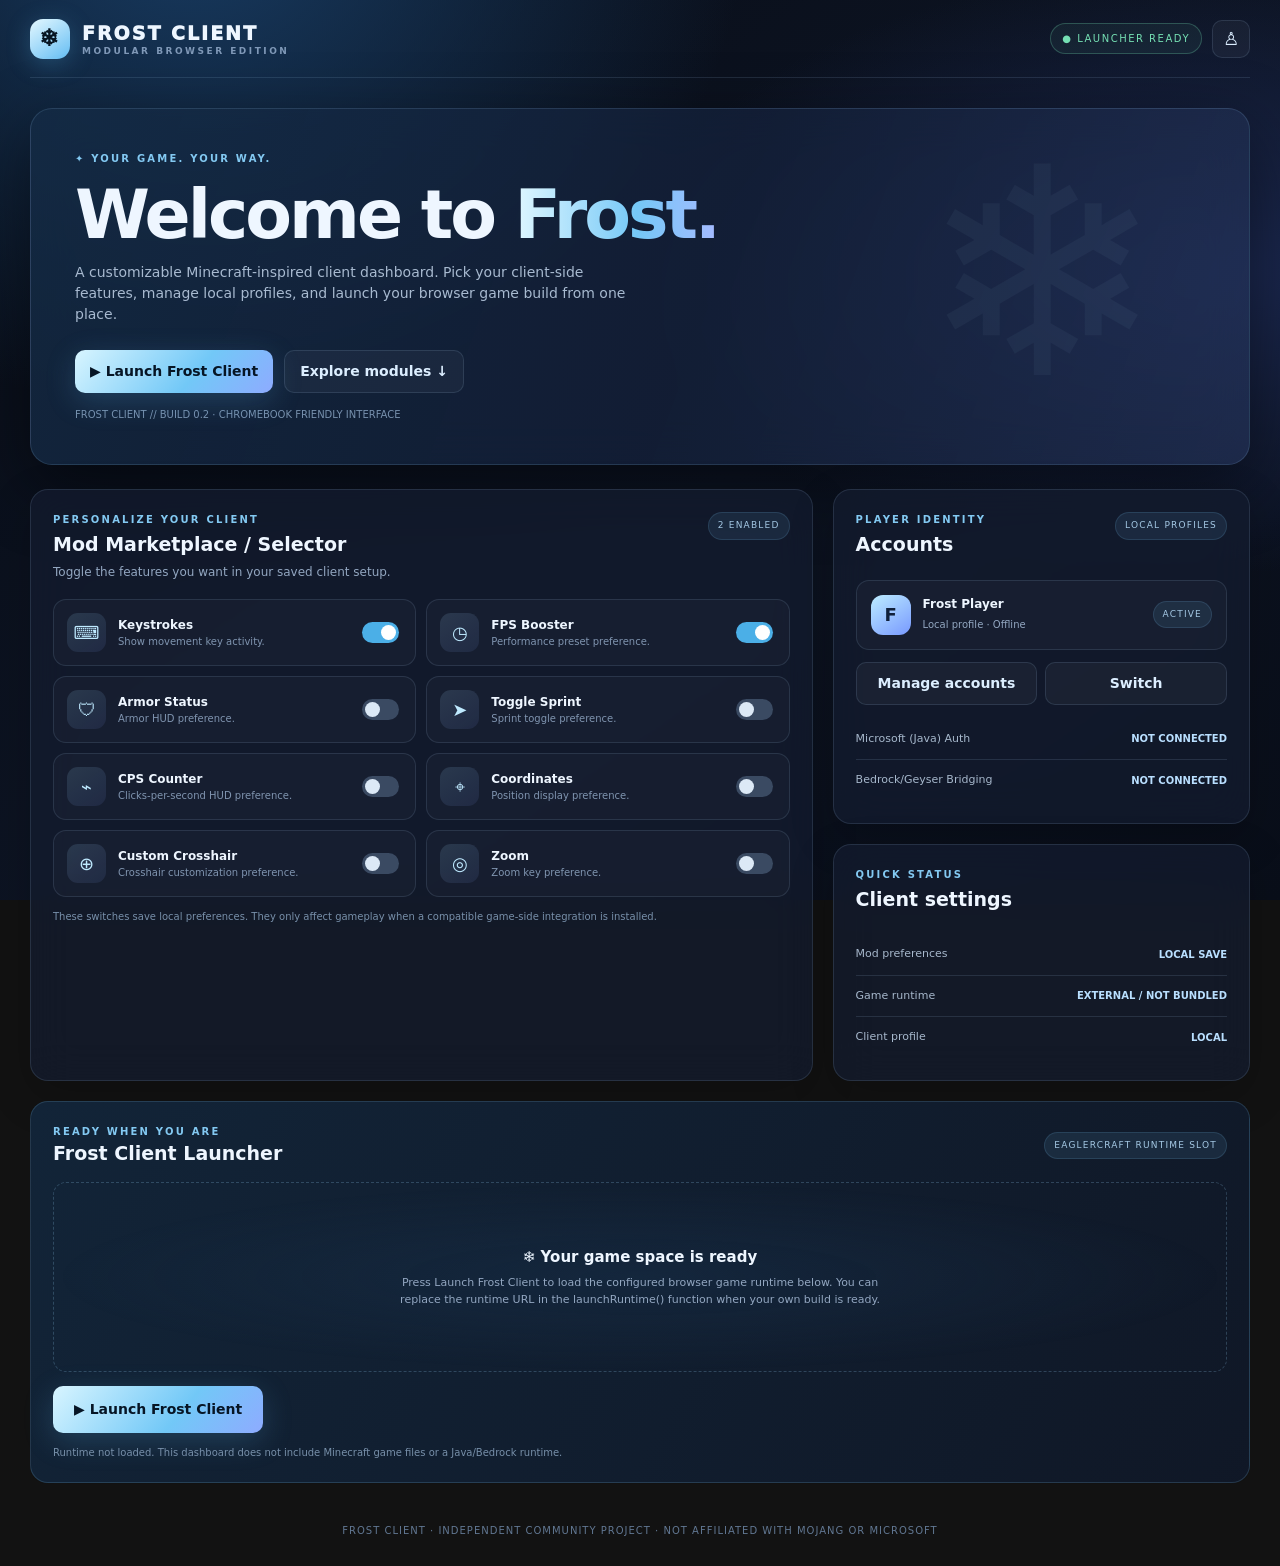
==== commit 7592ebe1: "Redesign Frost Client dashboard with glass UI, mod selector, profiles and runtime panel" ====
--- a/index.html
+++ b/index.html
@@ -1,22 +1,133 @@
 <!doctype html>
-<html lang="en"><head><meta charset="utf-8"><meta name="viewport" content="width=device-width,initial-scale=1"><meta name="theme-color" content="#071426"><meta name="description" content="Stay Frost — a lightweight Eaglercraft browser launcher and preference manager."><link rel="manifest" href="./manifest.webmanifest"><title>Stay Frost</title><style>
-:root{color-scheme:dark;--bg:#071426;--panel:#0d2036;--line:#1b3855;--ice:#a9e4ff;--blue:#56b8ed;--text:#e9f6ff;--muted:#8daac2}*{box-sizing:border-box}body{margin:0;background:radial-gradient(ellipse at 70% 0,#123b5c 0,transparent 42%),var(--bg);color:var(--text);font:15px/1.5 system-ui,Segoe UI,sans-serif}.shell{max-width:1250px;margin:auto;padding:0 28px}.top{height:76px;display:flex;align-items:center;justify-content:space-between;border-bottom:1px solid var(--line)}.brand{font-weight:950;letter-spacing:2px;font-size:20px}.brand b{color:var(--ice);font-size:28px;margin-right:9px}.brand small{display:block;color:#6f9ab9;font-size:9px;letter-spacing:2px;margin-left:40px;margin-top:-7px}.pill,.tag{font-size:10px;letter-spacing:1px;color:#8edac8}.hero{margin:35px 0 28px;border:1px solid #1d4161;border-radius:18px;padding:48px;background:radial-gradient(ellipse at 85% 45%,#17466b,#0a1c32 68%);position:relative;overflow:hidden}.eyebrow{font-size:10px;letter-spacing:2px;color:#76b9dc;font-weight:800}.hero h1{font-size:clamp(42px,6vw,68px);line-height:1.02;letter-spacing:-2px;margin:15px 0}.hero h1 em{font-style:normal;color:var(--ice)}p{color:#9cb8ce}.hero p{max-width:520px}.actions{display:flex;gap:12px;flex-wrap:wrap;margin-top:25px}.btn{border:1px solid #2a5473;border-radius:9px;padding:12px 18px;background:#183754;color:#c5eaff;font-weight:800;text-decoration:none;cursor:pointer}.primary{background:linear-gradient(135deg,#b5edff,#58b8ec);color:#06203a;border:0}.fine{font-size:10px;color:#668aa7;margin-top:12px}.tabs{display:flex;gap:8px;flex-wrap:wrap;margin:22px 0}.tab{background:#102740;border:1px solid var(--line);color:#9fc4dc;padding:9px 14px;border-radius:8px;cursor:pointer}.tab.active{background:#1a4566;color:white}.grid{display:grid;grid-template-columns:repeat(auto-fit,minmax(220px,1fr));gap:14px}.card{background:linear-gradient(145deg,#102640,#0b1c30);border:1px solid var(--line);border-radius:13px;padding:20px}.card h3{margin:5px 0}.card p{font-size:12px;min-height:36px}.row{display:flex;justify-content:space-between;align-items:center;gap:12px}.switch{accent-color:#58b8ec;width:18px;height:18px}.section{margin:30px 0}.section h2{font-size:25px;margin:5px 0}.notice{margin:22px 0;padding:15px;background:#102740;border:1px solid #214967;border-radius:11px;color:#9acbe8;font-size:12px}.setting{padding:13px 0;border-bottom:1px solid var(--line);display:flex;justify-content:space-between;gap:12px;font-size:13px}.setting b{color:#c9eaff}.hidden{display:none!important}footer{border-top:1px solid var(--line);padding:22px 0 30px;margin-top:35px;color:#688aa5;font-size:10px;letter-spacing:1px}input[type=file]{display:none}@media(max-width:600px){.shell{padding:0 15px}.hero{padding:28px 22px}.hero:after{content:"❄";position:absolute;right:8px;bottom:5px;font-size:120px;color:#8ddcff22}.top{height:64px}.pill{font-size:8px}}
-</style><link rel="stylesheet" href="./css/frost-ui.css"></head><body><div class="shell"><header class="top"><div class="brand"><b>❄</b>STAY FROST<small>CLIENT · BROWSER EDITION</small></div><span class="pill">● BROWSER READY</span></header>
-<main><section class="hero"><div class="eyebrow">✦ THE CHILL WAY TO PLAY</div><h1>Play smooth.<br><em>Stay frosty.</em></h1><p>Your own icy Minecraft-style browser hub. Built to host your game builds and Frost features.</p><div class="actions"><a class="btn primary" href="./play.html">Play Stay Frost</a><button class="btn" id="modsJump">Explore mod library</button></div><div class="fine">Stay Frost is your home page · game files must be added before local play works</div></section>
-<section class="section"><div class="eyebrow">YOUR SETUP</div><h2>Quick controls</h2><div class="grid"><article class="card"><div class="eyebrow">◇ MOD LIBRARY</div><h3>Personalize</h3><p>Enable built-in helper preferences or import a compatible Frost JSON pack.</p><button class="btn" data-scroll="mods">Manage mods</button></article><article class="card"><div class="eyebrow">↗ PERFORMANCE</div><h3>Tune settings</h3><p>Choose recommended game settings for balanced play or lower-powered devices.</p><button class="btn" data-scroll="performance">Tune performance</button></article><article class="card"><div class="eyebrow">⇧ CUSTOM</div><h3>Import a pack</h3><p>Import a safe JSON preference pack. Settings stay in this browser.</p><button class="btn" id="importJump">Import mod pack</button></article></div></section>
-<section class="section" id="mods"><div class="eyebrow">PERSONALIZE YOUR CLIENT</div><h2>Mod library</h2><p>These are saved preferences; they are not injected into the game unless a compatible integration exists.</p><div class="tabs"><button class="tab active" data-filter="all">All</button><button class="tab" data-filter="enabled">Enabled</button><button class="tab" data-filter="custom">My uploads</button><button class="btn" id="upload">＋ Import JSON pack</button></div><div class="grid" id="modGrid"></div><input id="file" type="file" accept=".json,application/json"></section>
-<section class="section" id="performance"><div class="eyebrow">LOW-LATENCY SETUP</div><h2>Performance</h2><div class="grid"><article class="card"><h3>Choose a preset</h3><label class="setting"><span>Balanced</span><input type="radio" name="preset" value="balanced"></label><label class="setting"><span>Performance</span><input type="radio" name="preset" value="performance" checked></label><label class="setting"><span>Battery saver</span><input type="radio" name="preset" value="battery"></label></article><article class="card"><h3>Suggested in-game settings</h3><div class="setting"><span>Render distance</span><b id="distance">6 chunks</b></div><div class="setting"><span>Particles</span><b id="particles">Minimal</b></div><div class="setting"><span>Clouds</span><b id="clouds">Off</b></div><p class="fine">Recommendations only. Actual FPS depends on your device, browser, game build and world.</p><div class="setting"><span>Graphics</span><b>Fast</b></div><div class="setting"><span>V-Sync</span><b>Off (test)</b></div><div class="setting"><span>Entity distance</span><b>Low</b></div></article></div><div class="notice"><b>Lower ping tips:</b> choose a game server geographically close to you, use Ethernet or strong 5 GHz Wi-Fi, pause downloads and streaming, and avoid VPNs unless they improve your route. Ping is mainly determined by your connection and the server distance; website styling cannot reduce it.</div></section>
-<div class="notice"><b>Compatibility note:</b> Stay Frost currently provides the launcher interface and stores local preferences. Game builds are not bundled yet. It does not provide a Java runtime, Bedrock client, Microsoft account linking, DonutSMP access, or verified in-game mod injection. Java 1.8/1.12 and Bedrock require their actual compatible clients.</div></main><footer>STAY FROST CLIENT · Independent community project. Not affiliated with Mojang or Microsoft.</footer></div>
+<html lang="en">
+<head>
+<meta charset="utf-8">
+<meta name="viewport" content="width=device-width,initial-scale=1">
+<meta name="theme-color" content="#090d18">
+<meta name="description" content="Frost Client — a modular Minecraft-inspired browser launcher.">
+<link rel="manifest" href="./manifest.webmanifest">
+<title>Frost Client</title>
+<style>
+:root{color-scheme:dark;--bg:#090d18;--panel:rgba(20,29,48,.72);--panel2:rgba(27,40,64,.7);--line:rgba(160,195,235,.14);--ice:#b9e8ff;--blue:#62baf2;--text:#eef6ff;--muted:#93a7c1;--green:#75dfb3;--shadow:0 22px 70px #0007}
+*{box-sizing:border-box}html{scroll-behavior:smooth}body{margin:0;min-height:100vh;color:var(--text);font:14px/1.5 Inter,ui-sans-serif,system-ui,-apple-system,Segoe UI,sans-serif;background:radial-gradient(ellipse at 15% -10%,#183c63 0,transparent 36%),radial-gradient(ellipse at 95% 30%,#1b2850 0,transparent 34%),linear-gradient(145deg,#080d17,#0d1423 55%,#090e19);background-attachment:fixed}
+button,input{font:inherit}button{cursor:pointer}.app{max-width:1500px;margin:auto;padding:0 30px}.topbar{height:78px;display:flex;align-items:center;justify-content:space-between;border-bottom:1px solid var(--line)}.brand{display:flex;align-items:center;gap:12px;font-size:19px;font-weight:950;letter-spacing:2px}.logo{display:grid;place-items:center;width:40px;height:40px;border-radius:13px;color:#071522;background:linear-gradient(145deg,#e4f8ff,#64bdf3);box-shadow:0 5px 24px #5ab7ed44;font-size:23px}.brand small{display:block;color:#8099b8;font-size:9px;letter-spacing:2.5px;font-weight:700;margin-top:-3px}.top-actions{display:flex;align-items:center;gap:10px}.status{font-size:10px;letter-spacing:1.5px;color:var(--green);border:1px solid #75dfb344;background:#75dfb310;padding:7px 11px;border-radius:99px}.btn{border:1px solid var(--line);background:#ffffff0a;color:#dceeff;border-radius:10px;padding:10px 15px;font-weight:750;transition:.18s}.btn:hover{transform:translateY(-1px);background:#ffffff14;border-color:#9cdcff55}.btn.primary{color:#061525;border:0;background:linear-gradient(130deg,#d8f5ff,#72c8f7 60%,#8eabff);box-shadow:0 8px 30px #5bb8ef35}.btn.primary:hover{filter:brightness(1.08)}.iconbtn{width:38px;height:38px;padding:0;font-size:18px}.hero{position:relative;overflow:hidden;margin:30px 0 24px;padding:42px 44px;border:1px solid #9bd7ff25;border-radius:22px;background:linear-gradient(110deg,#142b45c9,#14213bbd 55%,#25345a99);backdrop-filter:blur(22px);box-shadow:var(--shadow)}.hero:after{content:"❄";position:absolute;right:7%;top:-52px;font-size:290px;color:#bfeaff0b;pointer-events:none}.eyebrow{font-size:10px;letter-spacing:2.2px;text-transform:uppercase;font-weight:850;color:#83c9f2}.hero h1{font-size:clamp(40px,6vw,68px);line-height:1;letter-spacing:-3px;margin:15px 0 13px}.hero h1 span{background:linear-gradient(90deg,#dff7ff,#75c8f7 60%,#a5baff);-webkit-background-clip:text;background-clip:text;color:transparent}.hero p{color:#a8bad0;max-width:570px;margin:0}.hero-actions{display:flex;gap:11px;flex-wrap:wrap;margin-top:25px;position:relative;z-index:1}.hero-note{font-size:10px;color:#7891ae;margin-top:14px}.layout{display:grid;grid-template-columns:minmax(0,1.5fr) minmax(280px,.8fr);gap:20px}.panel{background:var(--panel);border:1px solid var(--line);border-radius:18px;backdrop-filter:blur(20px);box-shadow:0 15px 45px #0003;padding:22px}.panel-head{display:flex;align-items:flex-start;justify-content:space-between;gap:12px;margin-bottom:18px}.panel h2{font-size:19px;margin:3px 0}.sub{font-size:12px;color:var(--muted);margin:4px 0 0}.tag{font-size:9px;letter-spacing:1.2px;color:#a5c9e5;background:#78bff21a;border:1px solid #78bff226;padding:6px 9px;border-radius:99px;white-space:nowrap}.mod-grid{display:grid;grid-template-columns:repeat(2,minmax(0,1fr));gap:10px}.mod{display:flex;align-items:center;gap:12px;padding:13px;border-radius:13px;border:1px solid var(--line);background:#ffffff06;min-width:0}.mod-icon{width:39px;height:39px;flex:0 0 39px;display:grid;place-items:center;border-radius:11px;background:linear-gradient(145deg,#a6ddff24,#7c9bff18);color:#bfeaff;font-size:18px}.mod-copy{min-width:0;flex:1}.mod-copy strong{display:block;font-size:12px}.mod-copy small{display:block;color:#8095b0;font-size:10px;white-space:nowrap;overflow:hidden;text-overflow:ellipsis}.toggle{appearance:none;width:37px;height:21px;flex:0 0 37px;border-radius:99px;background:#3a4a62;position:relative;transition:.2s;outline:0}.toggle:after{content:"";position:absolute;left:3px;top:3px;width:15px;height:15px;border-radius:50%;background:#dce9f6;transition:.2s}.toggle:checked{background:#4bafe7}.toggle:checked:after{left:19px;background:white}.side-stack{display:grid;gap:20px;align-content:start}.profile{display:flex;align-items:center;gap:12px;padding:14px;border:1px solid var(--line);background:#ffffff07;border-radius:13px}.avatar{width:40px;height:40px;border-radius:12px;display:grid;place-items:center;background:linear-gradient(145deg,#bcecff,#7899ff);color:#10203a;font-size:18px;font-weight:900}.profile-info{flex:1;min-width:0}.profile-info strong{display:block;font-size:12px}.profile-info small{color:var(--muted);font-size:10px}.profile-actions{display:flex;gap:8px;margin-top:12px}.profile-actions .btn{flex:1}.account-row{display:flex;justify-content:space-between;gap:10px;align-items:center;padding:12px 0;border-bottom:1px solid var(--line);font-size:11px}.account-row:last-child{border:0}.account-row span{color:#a7b8cc}.account-row b{font-size:10px;color:#b9dfff}.launch-panel{margin:20px 0 40px;padding:22px;border:1px solid #83c9f22c;border-radius:18px;background:linear-gradient(120deg,#132a43c9,#101a2dc9);backdrop-filter:blur(18px)}.launch-head{display:flex;align-items:center;justify-content:space-between;gap:12px;margin-bottom:15px}.launch-head h2{font-size:19px;margin:0}.game-frame-wrap{display:none;overflow:hidden;border-radius:13px;border:1px solid #9bd7ff2a;background:#05080e}.game-frame-wrap.visible{display:block}.game-frame{display:block;width:100%;height:min(70vh,720px);min-height:420px;border:0;background:#05080e}.frame-placeholder{min-height:190px;display:flex;align-items:center;justify-content:center;text-align:center;padding:25px;border:1px dashed #9bd7ff38;border-radius:13px;background:radial-gradient(ellipse at center,#19345166,transparent 70%)}.frame-placeholder strong{display:block;font-size:15px}.frame-placeholder p{color:var(--muted);font-size:11px;max-width:500px;margin:7px auto 0}.launch-controls{display:flex;gap:10px;flex-wrap:wrap;align-items:center}.launch-controls .primary{font-size:14px;padding:13px 21px}.footnote{font-size:10px;color:#7890aa;margin:12px 0 0}.modal-backdrop{position:fixed;inset:0;z-index:10;display:none;place-items:center;padding:18px;background:#030712c9;backdrop-filter:blur(10px)}.modal-backdrop.open{display:grid}.modal{width:min(570px,100%);max-height:90vh;overflow:auto;background:linear-gradient(145deg,#172941f5,#0d1729f7);border:1px solid #a6dfff30;border-radius:19px;box-shadow:0 30px 100px #000b;padding:23px}.modal-head{display:flex;justify-content:space-between;align-items:center;margin-bottom:17px}.modal-head h2{margin:0;font-size:20px}.field{display:grid;gap:6px;margin:13px 0}.field label{font-size:11px;color:#b8cce0;font-weight:700}.field input{width:100%;border:1px solid var(--line);background:#070e1b99;color:white;padding:11px 12px;border-radius:9px;outline:0}.field input:focus{border-color:#76c8f2}.auth-option{padding:14px;margin:12px 0;border:1px solid var(--line);border-radius:12px;background:#ffffff06}.auth-option strong{font-size:12px;display:block}.auth-option p{font-size:10px;color:var(--muted);margin:5px 0 9px}.auth-option .tag{display:inline-block}.modal-actions{display:flex;gap:9px;justify-content:flex-end;margin-top:18px}.muted{color:var(--muted)}.toast{position:fixed;bottom:22px;left:50%;transform:translate(-50%,20px);opacity:0;pointer-events:none;z-index:20;background:#d9f3ff;color:#071726;padding:11px 16px;border-radius:10px;font-size:12px;font-weight:800;transition:.25s;box-shadow:var(--shadow)}.toast.show{opacity:1;transform:translate(-50%,0)}footer{padding:0 0 28px;text-align:center;color:#617792;font-size:10px;letter-spacing:1px}
+@media(max-width:900px){.layout{grid-template-columns:1fr}.side-stack{grid-template-columns:repeat(2,minmax(0,1fr))}}@media(max-width:600px){.app{padding:0 14px}.topbar{height:66px}.brand{font-size:15px}.brand small{font-size:8px}.status{display:none}.hero{padding:29px 22px;margin-top:19px}.hero:after{right:-35px;font-size:180px}.hero h1{letter-spacing:-2px}.panel{padding:16px}.mod-grid{grid-template-columns:1fr}.side-stack{grid-template-columns:1fr}.launch-head{align-items:flex-start;flex-direction:column}.game-frame{height:65vh;min-height:360px}}
+</style>
+</head>
+<body>
+<div class="app">
+<header class="topbar">
+ <div class="brand"><div class="logo">❄</div><div>FROST CLIENT<small>MODULAR BROWSER EDITION</small></div></div>
+ <div class="top-actions"><span class="status">● LAUNCHER READY</span><button class="btn iconbtn" id="openAccounts" title="Accounts">♙</button></div>
+</header>
+<main>
+<section class="hero">
+ <div class="eyebrow">✦ YOUR GAME. YOUR WAY.</div>
+ <h1>Welcome to <span>Frost.</span></h1>
+ <p>A customizable Minecraft-inspired client dashboard. Pick your client-side features, manage local profiles, and launch your browser game build from one place.</p>
+ <div class="hero-actions"><button class="btn primary" id="heroLaunch">▶ Launch Frost Client</button><button class="btn" id="heroMods">Explore modules ↓</button></div>
+ <div class="hero-note">FROST CLIENT // BUILD 0.2 · CHROMEBOOK FRIENDLY INTERFACE</div>
+</section>
+<div class="layout">
+ <section class="panel" id="marketplace">
+  <div class="panel-head"><div><div class="eyebrow">PERSONALIZE YOUR CLIENT</div><h2>Mod Marketplace / Selector</h2><p class="sub">Toggle the features you want in your saved client setup.</p></div><span class="tag" id="enabledCount">0 ENABLED</span></div>
+  <div class="mod-grid" id="modGrid"></div>
+  <p class="footnote">These switches save local preferences. They only affect gameplay when a compatible game-side integration is installed.</p>
+ </section>
+ <aside class="side-stack">
+  <section class="panel"><div class="panel-head"><div><div class="eyebrow">PLAYER IDENTITY</div><h2>Accounts</h2></div><span class="tag">LOCAL PROFILES</span></div>
+   <div class="profile"><div class="avatar" id="avatar">F</div><div class="profile-info"><strong id="activeName">Frost Player</strong><small id="activeType">Local profile · Offline</small></div><span class="tag">ACTIVE</span></div>
+   <div class="profile-actions"><button class="btn" id="manageAccounts">Manage accounts</button><button class="btn" id="switchAccount">Switch</button></div>
+   <div style="margin-top:14px"><div class="account-row"><span>Microsoft (Java) Auth</span><b>NOT CONNECTED</b></div><div class="account-row"><span>Bedrock/Geyser Bridging</span><b>NOT CONNECTED</b></div></div>
+  </section>
+  <section class="panel"><div class="panel-head"><div><div class="eyebrow">QUICK STATUS</div><h2>Client settings</h2></div></div>
+   <div class="account-row"><span>Mod preferences</span><b>LOCAL SAVE</b></div><div class="account-row"><span>Game runtime</span><b>EXTERNAL / NOT BUNDLED</b></div><div class="account-row"><span>Client profile</span><b id="profileStatus">DEFAULT</b></div>
+  </section>
+ </aside>
+</div>
+<section class="launch-panel" id="launcher">
+ <div class="launch-head"><div><div class="eyebrow">READY WHEN YOU ARE</div><h2>Frost Client Launcher</h2></div><span class="tag">EAGLERCRAFT RUNTIME SLOT</span></div>
+ <div class="frame-placeholder" id="placeholder"><div><strong>❄ Your game space is ready</strong><p>Press Launch Frost Client to load the configured browser game runtime below. You can replace the runtime URL in the launchRuntime() function when your own build is ready.</p></div></div>
+ <div class="game-frame-wrap" id="frameWrap"><iframe class="game-frame" id="gameFrame" title="Frost Client game runtime" allow="fullscreen; autoplay; gamepad" allowfullscreen></iframe></div>
+ <div class="launch-controls" style="margin-top:14px"><button class="btn primary" id="launchButton">▶ Launch Frost Client</button><button class="btn" id="reloadButton" hidden>↻ Reload game</button><button class="btn" id="fullscreenButton" hidden>⛶ Fullscreen</button></div>
+ <p class="footnote" id="launchStatus">Runtime not loaded. This dashboard does not include Minecraft game files or a Java/Bedrock runtime.</p>
+</section>
+</main>
+<footer>FROST CLIENT · INDEPENDENT COMMUNITY PROJECT · NOT AFFILIATED WITH MOJANG OR MICROSOFT</footer>
+</div>
+
+<div class="modal-backdrop" id="accountModal" role="dialog" aria-modal="true" aria-labelledby="modalTitle">
+ <div class="modal">
+  <div class="modal-head"><div><div class="eyebrow">PLAYER PROFILES</div><h2 id="modalTitle">Account manager</h2></div><button class="btn iconbtn" id="closeModal" aria-label="Close">×</button></div>
+  <div class="field"><label for="profileName">Profile display name</label><input id="profileName" maxlength="24" placeholder="e.g. Frost Player"></div>
+  <div class="field"><label for="profileType">Profile type</label><select id="profileType" style="width:100%;border:1px solid var(--line);background:#070e1b;color:white;padding:11px 12px;border-radius:9px"><option value="local">Local / Offline profile</option><option value="java">Microsoft (Java) Auth</option><option value="bedrock">Bedrock / Geyser profile</option></select></div>
+  <div class="auth-option"><strong>Microsoft (Java) Auth</strong><p>Real Microsoft sign-in is not connected yet. A production integration must use Microsoft's official OAuth authorization flow; never enter your Microsoft password into this demo.</p><span class="tag">SIMULATION ONLY · NOT AUTHENTICATED</span></div>
+  <div class="auth-option"><strong>Bedrock/Geyser Bridging</strong><p>This option records a profile preference only. It does not convert a browser Eaglercraft session into a Bedrock client or create a Geyser connection.</p><span class="tag">SIMULATION ONLY · NOT CONNECTED</span></div>
+  <div class="field"><label for="profileList">Saved profiles</label><select id="profileList" style="width:100%;border:1px solid var(--line);background:#070e1b;color:white;padding:11px 12px;border-radius:9px"></select></div>
+  <div class="modal-actions"><button class="btn" id="useSelected">Switch to selected</button><button class="btn primary" id="saveProfile">Save profile</button></div>
+  <p class="footnote">Profiles are stored only in this browser using localStorage. No credentials or access tokens are collected.</p>
+ </div>
+</div>
+<div class="toast" id="toast" role="status"></div>
 <script>
-const base=[["keystrokes","⌨","Keystrokes HUD","Keyboard display preference for compatible integrations.",true],["fps","◷","FPS Counter","Frame-rate readout preference for compatible overlays.",true],["cps","⌁","CPS Counter","Clicks-per-second preference.",false],["zoom","◎","Zoom Helper","Shortcut preference for compatible implementations.",false],["crosshair","⊕","Custom Crosshair","Crosshair style preference for compatible builds.",false],["coordinates","⌖","Coordinates HUD","Coordinates display preference.",false]];
-let mods=JSON.parse(localStorage.getItem("frostMods")||"null")||base.map(([id,icon,name,desc,enabled])=>({id,icon,name,desc,enabled,kind:"builtin"}));let filter="all";
-const esc=s=>String(s).replace(/[&<>"']/g,c=>({"&":"&amp;","<":"&lt;",">":"&gt;",'"':"&quot;","'":"&#39;"}[c]));
-function render(){let list=mods.filter(m=>filter==="all"||(filter==="enabled"&&m.enabled)||(filter==="custom"&&m.kind==="custom"));document.querySelector("#modGrid").innerHTML=list.map(m=>'<article class="card"><div class="row"><span class="eyebrow">'+esc(m.icon||"◇")+' · '+(m.kind==="custom"?"CUSTOM":"BUILT-IN")+'</span><input class="switch" type="checkbox" data-id="'+esc(m.id)+'" '+(m.enabled?"checked":"")+' aria-label="Enable '+esc(m.name)+'"></div><h3>'+esc(m.name)+'</h3><p>'+esc(m.desc)+'</p>'+(m.kind==="custom"?'<button class="btn" data-remove="'+esc(m.id)+'">Remove</button>':"")+'</article>').join("")||'<p>No items in this filter.</p>';document.querySelectorAll("[data-id]").forEach(x=>x.onchange=()=>{let m=mods.find(m=>m.id===x.dataset.id);m.enabled=x.checked;save()});document.querySelectorAll("[data-remove]").forEach(x=>x.onclick=()=>{mods=mods.filter(m=>m.id!==x.dataset.remove);save()})}
-function save(){localStorage.setItem("frostMods",JSON.stringify(mods));render()}
-document.querySelectorAll("[data-filter]").forEach(x=>x.onclick=()=>{filter=x.dataset.filter;document.querySelectorAll("[data-filter]").forEach(b=>b.classList.toggle("active",b===x));render()});
-document.querySelectorAll("[data-scroll]").forEach(x=>x.onclick=()=>document.getElementById(x.dataset.scroll).scrollIntoView({behavior:"smooth"}));
-document.querySelector("#modsJump").onclick=()=>document.querySelector("#mods").scrollIntoView({behavior:"smooth"});
-const file=document.querySelector("#file");document.querySelector("#upload").onclick=()=>file.click();document.querySelector("#importJump").onclick=()=>{document.querySelector("#mods").scrollIntoView({behavior:"smooth"});file.click()};
-file.onchange=async()=>{try{let f=file.files[0];if(!f)return;if(f.size>100000)throw Error("Pack must be under 100 KB");let data=JSON.parse(await f.text()),items=Array.isArray(data.mods)?data.mods:[data];if(!items.length||items.length>30)throw Error("Pack must contain 1–30 entries");items.forEach((m,i)=>{if(!m.name||typeof m.name!=="string"||m.name.length>40)throw Error("Each item needs a name under 40 characters");mods.push({id:"custom-"+Date.now()+"-"+i,name:m.name,icon:String(m.icon||"◇").slice(0,4),desc:String(m.description||"Imported preference pack").slice(0,150),enabled:false,kind:"custom"})});save();alert("Imported locally.")}catch(e){alert("Could not import: "+e.message)}file.value=""};
-const presets={balanced:["10 chunks","Decreased","Fast"],performance:["6 chunks","Minimal","Off"],battery:["4 chunks","Minimal","Off"]};document.querySelectorAll('[name="preset"]').forEach(x=>x.onchange=()=>{let v=presets[x.value];["distance","particles","clouds"].forEach((id,i)=>document.getElementById(id).textContent=v[i]);localStorage.setItem("frostPreset",x.value)});let selected=localStorage.getItem("frostPreset")||"performance";let radio=document.querySelector('[name="preset"][value="'+selected+'"]');if(radio){radio.checked=true;radio.dispatchEvent(new Event("change"))}render();if("serviceWorker"in navigator&&location.protocol.startsWith("http"))navigator.serviceWorker.register("./sw.js").catch(()=>{});
-</script><script src="./js/frost-ui.js" defer></script></body></html>+/* Frost Client modules: keep UI state separate from future game-runtime adapters. */
+const STORAGE={mods:"frostClient.mods.v2",profiles:"frostClient.profiles.v1",active:"frostClient.activeProfile.v1"};
+const defaultMods=[
+ {id:"keystrokes",icon:"⌨",name:"Keystrokes",desc:"Show movement key activity.",enabled:true},
+ {id:"fps",icon:"◷",name:"FPS Booster",desc:"Performance preset preference.",enabled:true},
+ {id:"armor",icon:"🛡",name:"Armor Status",desc:"Armor HUD preference.",enabled:false},
+ {id:"sprint",icon:"➤",name:"Toggle Sprint",desc:"Sprint toggle preference.",enabled:false},
+ {id:"cps",icon:"⌁",name:"CPS Counter",desc:"Clicks-per-second HUD preference.",enabled:false},
+ {id:"coordinates",icon:"⌖",name:"Coordinates",desc:"Position display preference.",enabled:false},
+ {id:"crosshair",icon:"⊕",name:"Custom Crosshair",desc:"Crosshair customization preference.",enabled:false},
+ {id:"zoom",icon:"◎",name:"Zoom",desc:"Zoom key preference.",enabled:false}
+];
+const read=(key,fallback)=>{try{const v=localStorage.getItem(key);return v?JSON.parse(v):fallback}catch{return fallback}};
+let mods=read(STORAGE.mods,defaultMods),profiles=read(STORAGE.profiles,[{id:"local-default",name:"Frost Player",type:"local"}]),activeId=read(STORAGE.active,"local-default");
+let activeProfile=()=>profiles.find(p=>p.id===activeId)||profiles[0];
+const $=id=>document.getElementById(id);
+function toast(message){const t=$("toast");t.textContent=message;t.classList.add("show");clearTimeout(toast.timer);toast.timer=setTimeout(()=>t.classList.remove("show"),2300)}
+function saveMods(){localStorage.setItem(STORAGE.mods,JSON.stringify(mods));renderMods()}
+function renderMods(){
+ $("modGrid").innerHTML=mods.map(m=>'<article class="mod"><div class="mod-icon">'+escapeHtml(m.icon)+'</div><div class="mod-copy"><strong>'+escapeHtml(m.name)+'</strong><small>'+escapeHtml(m.desc)+'</small></div><input class="toggle" type="checkbox" data-mod="'+escapeHtml(m.id)+'" '+(m.enabled?"checked":"")+' aria-label="Toggle '+escapeHtml(m.name)+'"></article>').join("");
+ document.querySelectorAll("[data-mod]").forEach(input=>input.addEventListener("change",()=>{const mod=mods.find(m=>m.id===input.dataset.mod);if(mod){mod.enabled=input.checked;saveMods()}}));
+ $("enabledCount").textContent=mods.filter(m=>m.enabled).length+" ENABLED";
+}
+function escapeHtml(value){return String(value).replace(/[&<>"']/g,c=>({"&":"&amp;","<":"&lt;",">":"&gt;",'"':"&quot;","'":"&#39;"}[c]))}
+function renderProfile(){
+ const p=activeProfile();if(!p)return;
+ $("activeName").textContent=p.name;$("avatar").textContent=(p.name.trim()[0]||"F").toUpperCase();
+ $("activeType").textContent=({local:"Local profile · Offline",java:"Microsoft (Java) · Demo profile",bedrock:"Bedrock/Geyser · Demo profile"})[p.type]||"Local profile";
+ $("profileStatus").textContent=p.type.toUpperCase();
+ $("profileList").innerHTML=profiles.map(x=>'<option value="'+escapeHtml(x.id)+'">'+escapeHtml(x.name)+' — '+escapeHtml(x.type)+'</option>').join("");
+ $("profileList").value=activeId;
+}
+function openAccounts(){$("accountModal").classList.add("open");renderProfile();$("profileName").value=activeProfile()?.name||"";$("profileType").value=activeProfile()?.type||"local"}
+function closeAccounts(){$("accountModal").classList.remove("open")}
+function saveProfile(){
+ const name=$("profileName").value.trim();if(!name){toast("Enter a profile display name");return}
+ const type=$("profileType").value;let p=profiles.find(x=>x.id===activeId);
+ if(!p){p={id:"profile-"+Date.now(),name,type};profiles.push(p)}else{p.name=name;p.type=type}
+ activeId=p.id;localStorage.setItem(STORAGE.profiles,JSON.stringify(profiles));localStorage.setItem(STORAGE.active,JSON.stringify(activeId));renderProfile();closeAccounts();toast("Profile saved on this device");
+}
+function switchProfile(){const id=$("profileList").value;if(!id)return;activeId=id;localStorage.setItem(STORAGE.active,JSON.stringify(activeId));renderProfile();toast("Switched profile")}
+$("openAccounts").onclick=openAccounts;$("manageAccounts").onclick=openAccounts;$("switchAccount").onclick=openAccounts;$("closeModal").onclick=closeAccounts;$("saveProfile").onclick=saveProfile;$("useSelected").onclick=switchProfile;
+$("accountModal").addEventListener("click",e=>{if(e.target===$("accountModal"))closeAccounts()});
+$("heroMods").onclick=()=>$("marketplace").scrollIntoView({behavior:"smooth"});
+/* Runtime adapter: replace this URL with the URL of your own compiled, authorized browser game build. */
+const RUNTIME_URL="https://eaglercraft.com/play?version=26.2";
+function launchRuntime(){
+ const frame=$("gameFrame");if(!frame.src||frame.src==="about:blank")frame.src=RUNTIME_URL;
+ $("placeholder").style.display="none";$("frameWrap").classList.add("visible");
+ $("reloadButton").hidden=false;$("fullscreenButton").hidden=false;
+ $("launchStatus").textContent="Loading external Eaglercraft runtime. If it refuses to display here, open the runtime in its own tab or use a host that permits iframe embedding.";
+ toast("Frost runtime launch requested");
+}
+$("launchButton").onclick=launchRuntime;$("heroLaunch").onclick=()=>{$("launcher").scrollIntoView({behavior:"smooth"});launchRuntime()};
+$("reloadButton").onclick=()=>{const f=$("gameFrame");f.src=f.src};
+$("fullscreenButton").onclick=()=>{const f=$("gameFrame");if(f.requestFullscreen)f.requestFullscreen().catch(()=>toast("Fullscreen is unavailable"))};
+renderMods();renderProfile();
+if("serviceWorker"in navigator&&location.protocol.startsWith("http"))navigator.serviceWorker.register("./sw.js").catch(()=>{});
+</script>
+</body>
+</html>
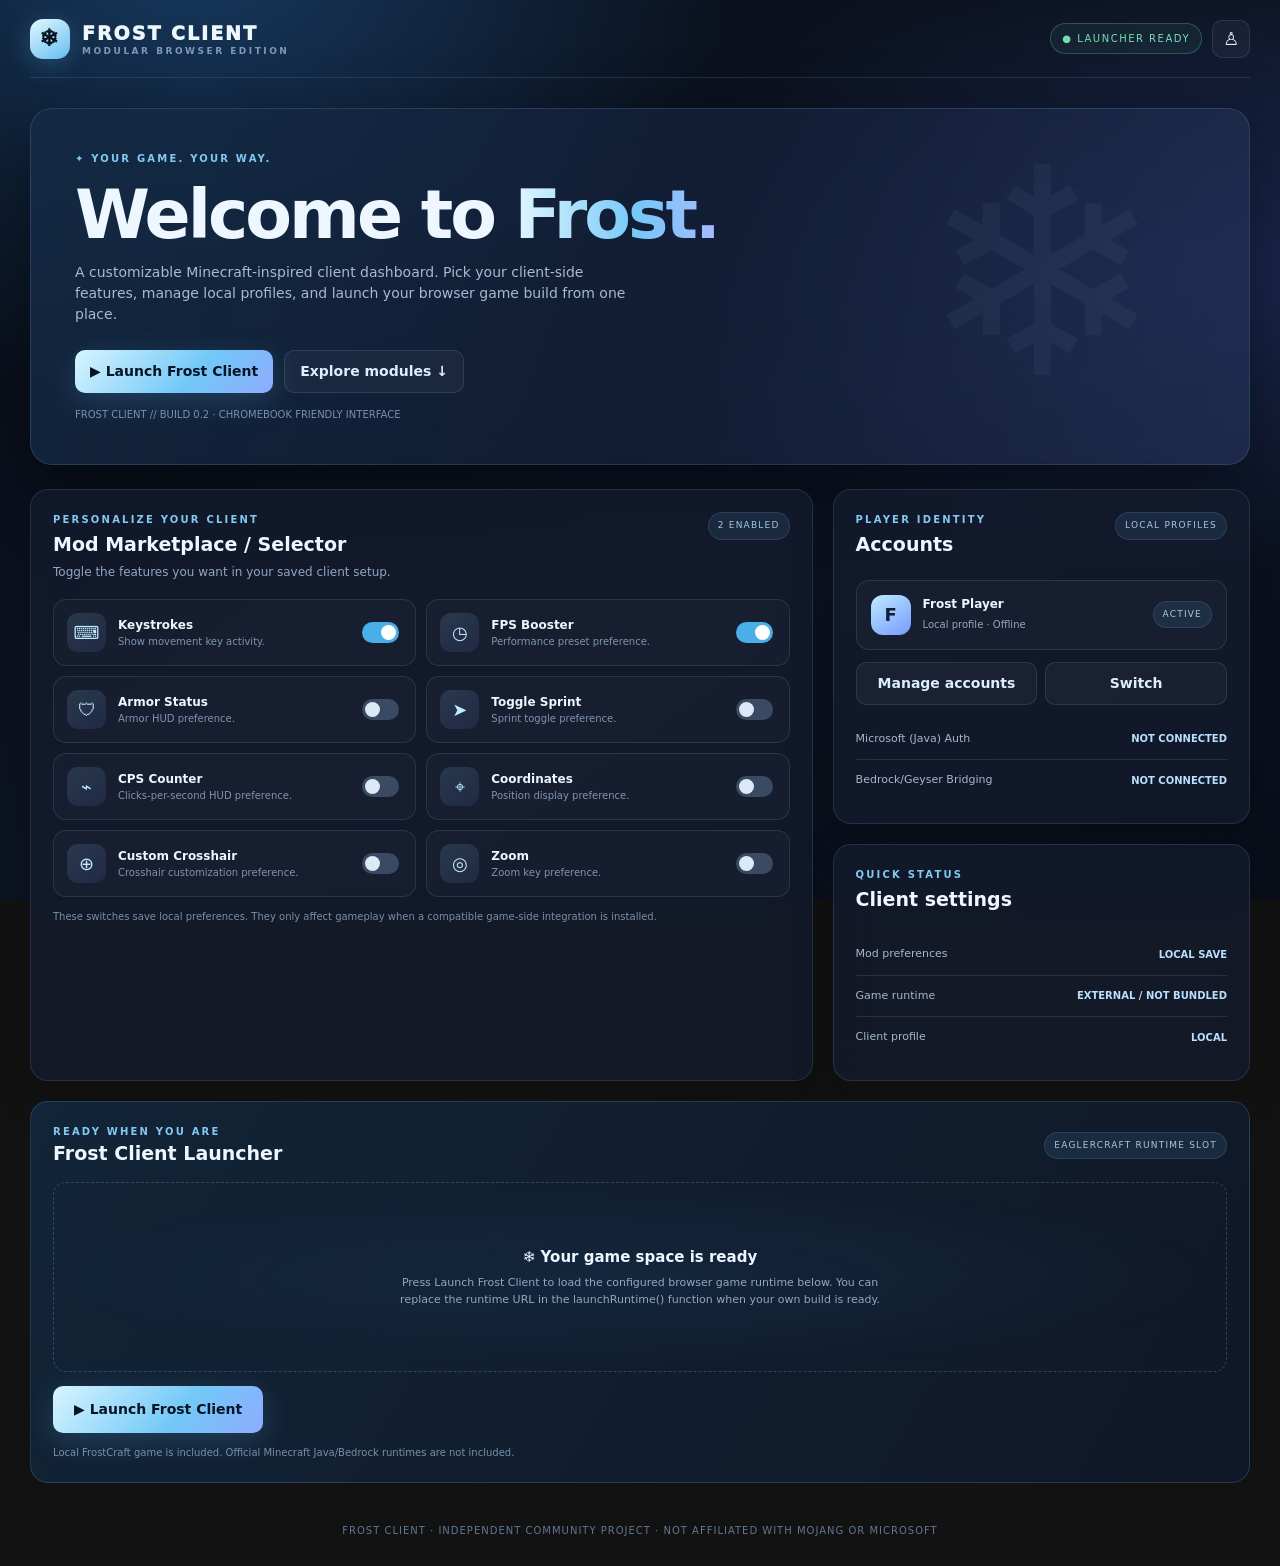
==== commit 5daac03b: "Connect launcher to bundled FrostCraft browser game" ====
--- a/index.html
+++ b/index.html
@@ -48,9 +48,9 @@
 <section class="launch-panel" id="launcher">
  <div class="launch-head"><div><div class="eyebrow">READY WHEN YOU ARE</div><h2>Frost Client Launcher</h2></div><span class="tag">EAGLERCRAFT RUNTIME SLOT</span></div>
  <div class="frame-placeholder" id="placeholder"><div><strong>❄ Your game space is ready</strong><p>Press Launch Frost Client to load the configured browser game runtime below. You can replace the runtime URL in the launchRuntime() function when your own build is ready.</p></div></div>
- <div class="game-frame-wrap" id="frameWrap"><iframe class="game-frame" id="gameFrame" title="Frost Client game runtime" allow="fullscreen; autoplay; gamepad" allowfullscreen></iframe></div>
+ <div class="game-frame-wrap" id="frameWrap"><iframe class="game-frame" id="gameFrame" title="Frost Client game runtime" allow="fullscreen; autoplay; gamepad; pointer-lock" allowfullscreen></iframe></div>
  <div class="launch-controls" style="margin-top:14px"><button class="btn primary" id="launchButton">▶ Launch Frost Client</button><button class="btn" id="reloadButton" hidden>↻ Reload game</button><button class="btn" id="fullscreenButton" hidden>⛶ Fullscreen</button></div>
- <p class="footnote" id="launchStatus">Runtime not loaded. This dashboard does not include Minecraft game files or a Java/Bedrock runtime.</p>
+ <p class="footnote" id="launchStatus">Local FrostCraft game is included. Official Minecraft Java/Bedrock runtimes are not included.</p>
 </section>
 </main>
 <footer>FROST CLIENT · INDEPENDENT COMMUNITY PROJECT · NOT AFFILIATED WITH MOJANG OR MICROSOFT</footer>
@@ -115,12 +115,12 @@
 $("accountModal").addEventListener("click",e=>{if(e.target===$("accountModal"))closeAccounts()});
 $("heroMods").onclick=()=>$("marketplace").scrollIntoView({behavior:"smooth"});
 /* Runtime adapter: replace this URL with the URL of your own compiled, authorized browser game build. */
-const RUNTIME_URL="https://eaglercraft.com/play?version=26.2";
+const RUNTIME_URL="./game.html?version=26.2&embedded=1";
 function launchRuntime(){
  const frame=$("gameFrame");if(!frame.src||frame.src==="about:blank")frame.src=RUNTIME_URL;
  $("placeholder").style.display="none";$("frameWrap").classList.add("visible");
  $("reloadButton").hidden=false;$("fullscreenButton").hidden=false;
- $("launchStatus").textContent="Loading external Eaglercraft runtime. If it refuses to display here, open the runtime in its own tab or use a host that permits iframe embedding.";
+ $("launchStatus").textContent="Loading FrostCraft, the browser game included in this repository. This is the local Frost game build, not the official Minecraft Java or Bedrock client.";
  toast("Frost runtime launch requested");
 }
 $("launchButton").onclick=launchRuntime;$("heroLaunch").onclick=()=>{$("launcher").scrollIntoView({behavior:"smooth"});launchRuntime()};
